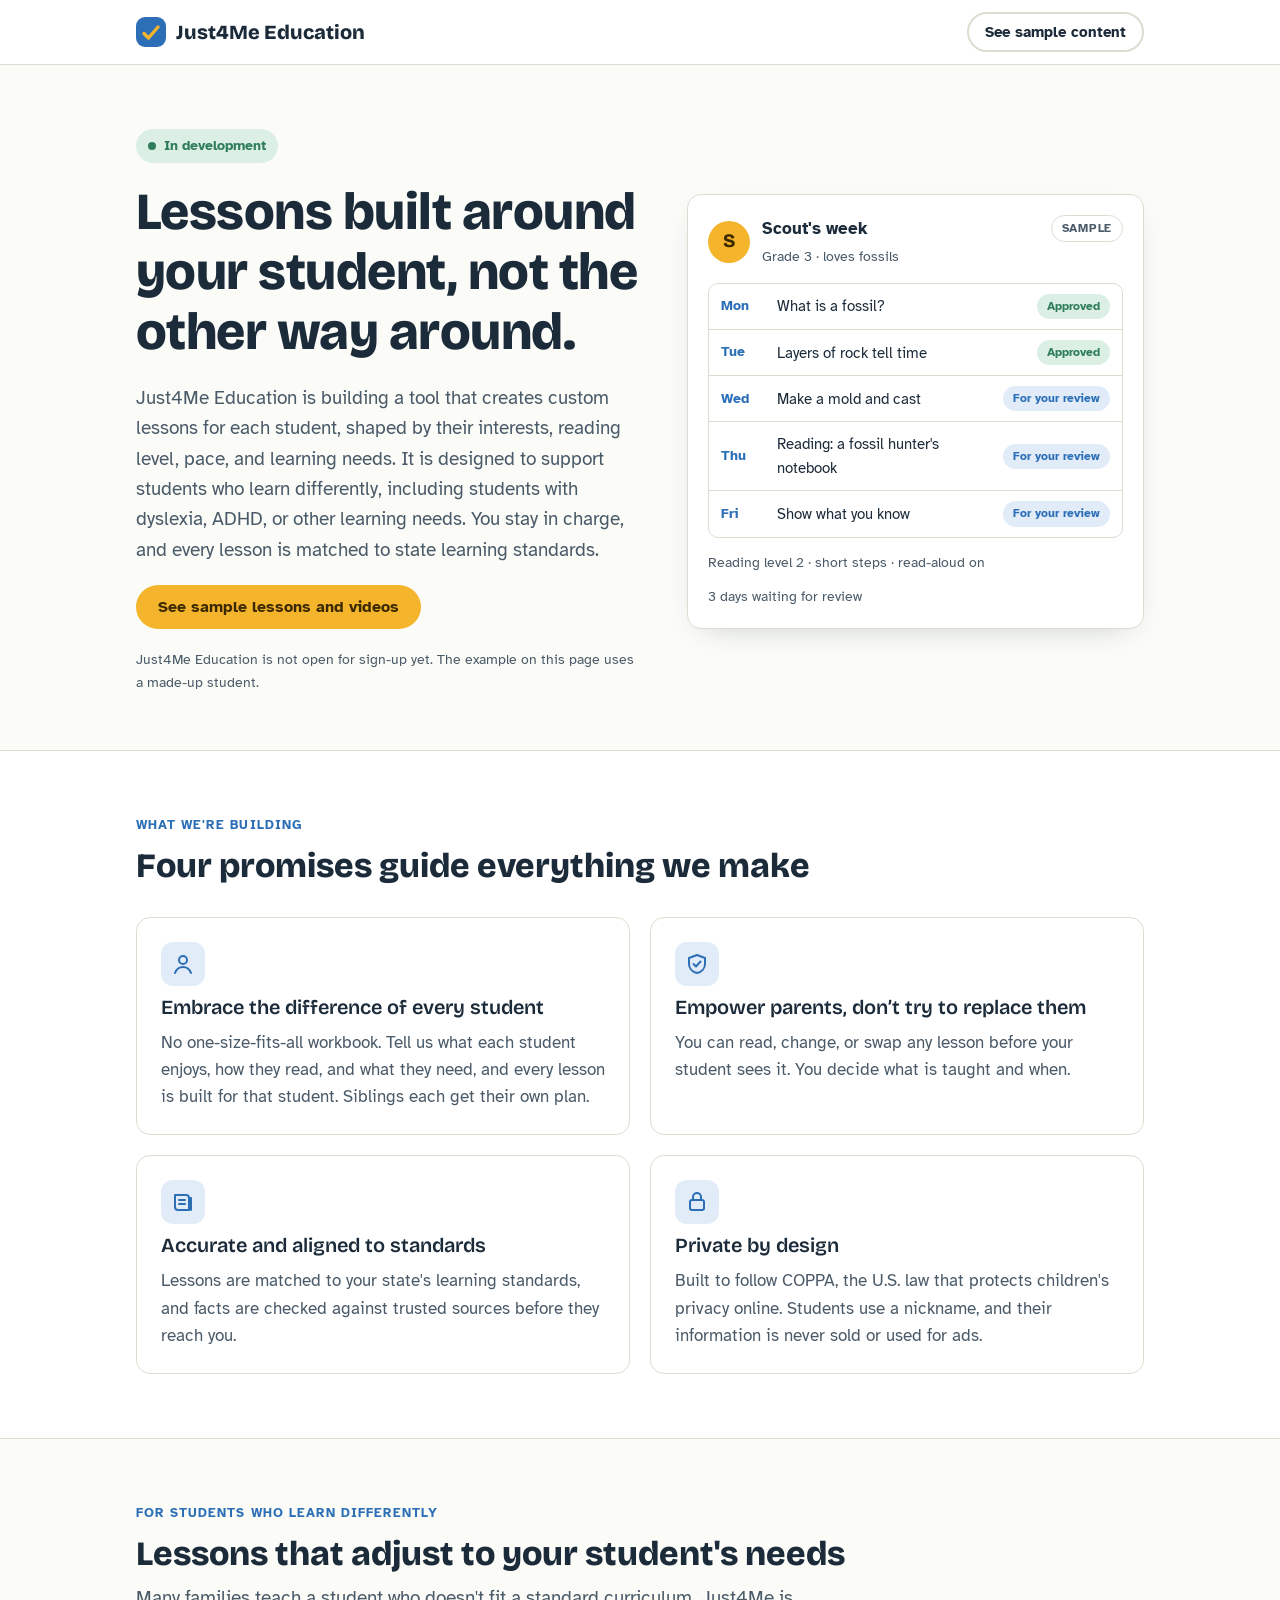
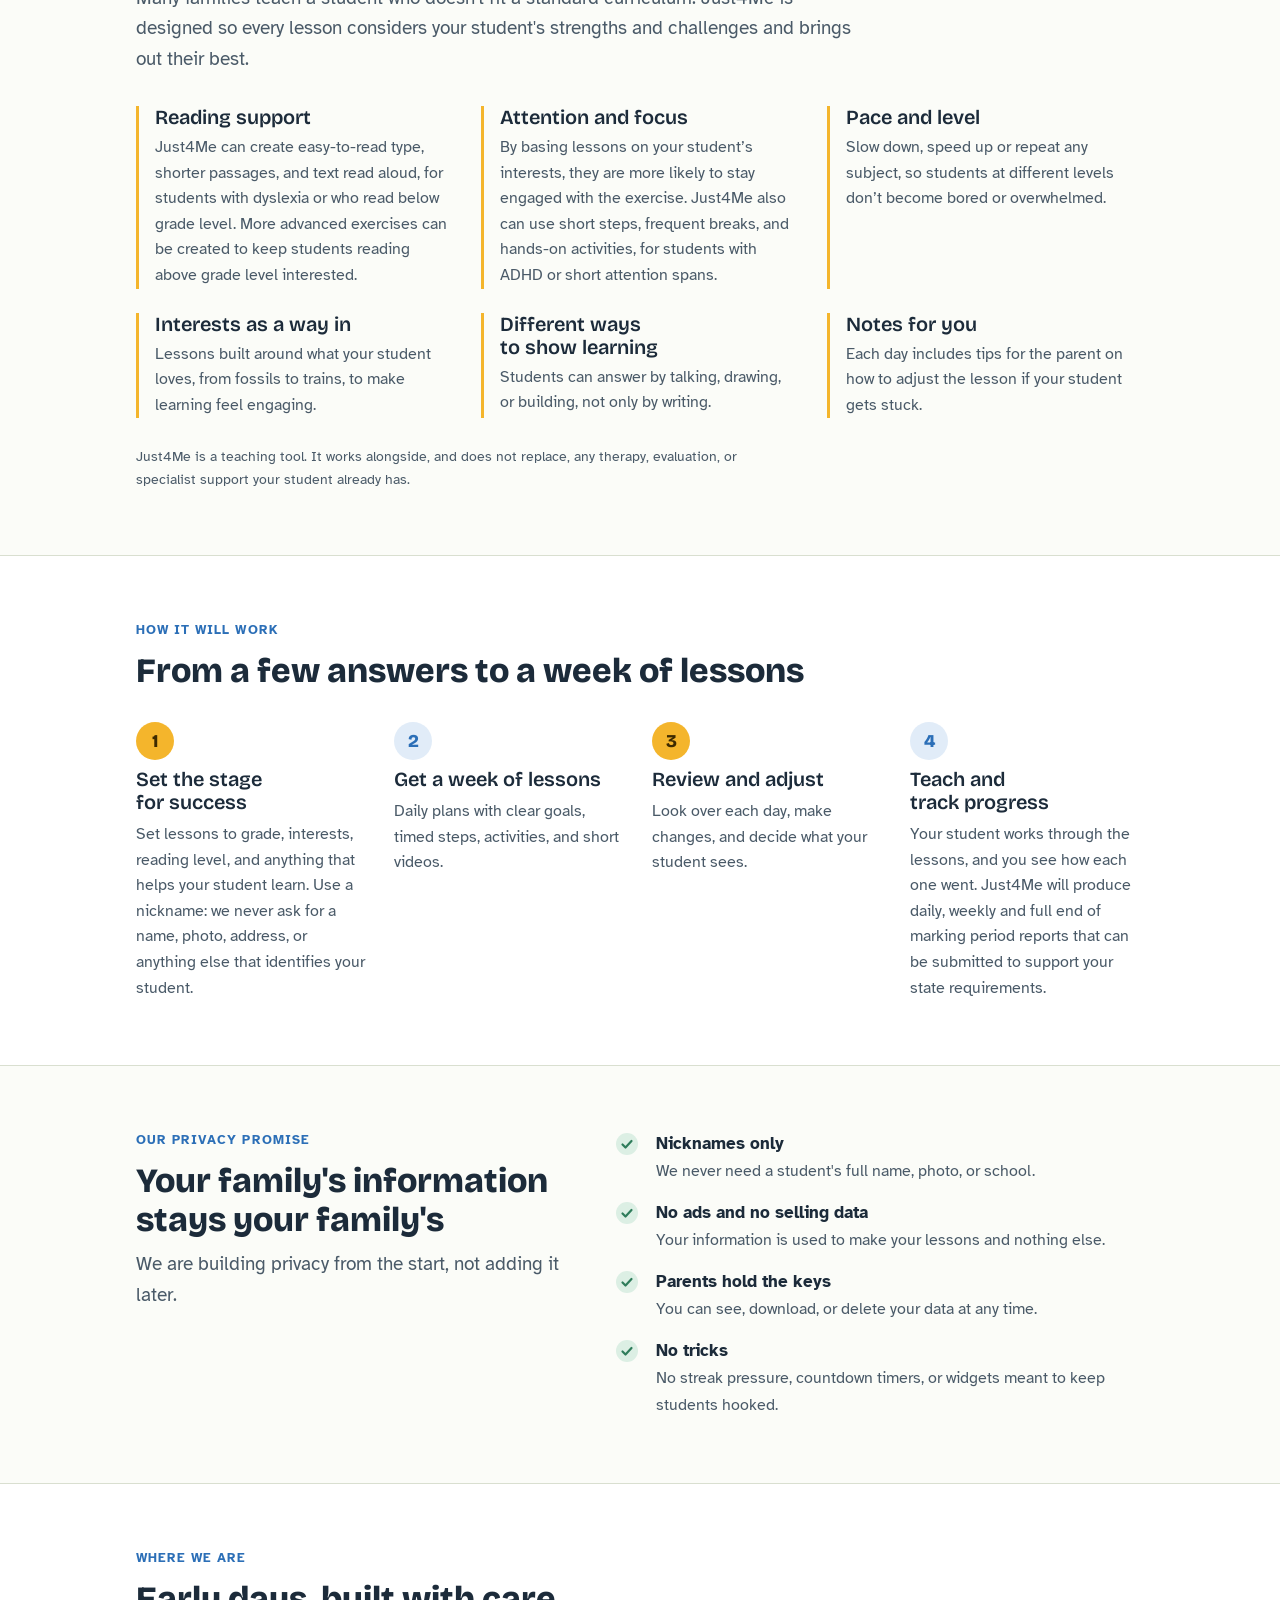
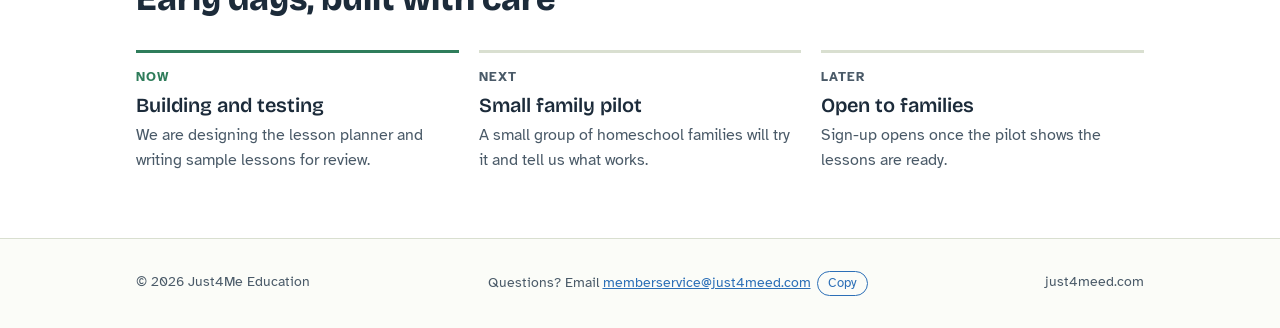
==== index.html @ e7d8a83c "Add sample content page with shorts and Day 1 mineral lesson Co-Authored-By: Claude Opus 5.5 <norepl" ====
<!doctype html>
<html lang="en">
<head>
<meta charset="utf-8">
<meta name="viewport" content="width=device-width, initial-scale=1, viewport-fit=cover">
<meta name="robots" content="noindex">
<title>Just4Me Education</title>
<meta name="description" content="Just4Me Education is empowering parents to build personalized lessons for each student, with them in charge and privacy built in.">
<link rel="preconnect" href="https://fonts.googleapis.com">
<link rel="stylesheet" href="https://fonts.googleapis.com/css2?family=Bricolage+Grotesque:opsz,wght@12..96,600;12..96,800&family=Atkinson+Hyperlegible:ital,wght@0,400;0,700;1,400&display=swap">
<style>
:root { padding-top: env(safe-area-inset-top, 0px); padding-bottom: env(safe-area-inset-bottom, 0px); }
img { max-width: 100%; }
/* Layout: calm, conventional single column (max 1040px). Hero = headline + a sample "week ready for review" card.
   Then: what we're building (4 cards), how it will work (4 real steps), privacy promise, where we are, footer. */
:root {
  --paper: #fbfcf8;
  --card: #ffffff;
  --line: #d9dfd0;
  --ink: #1c2b3a;
  --ink-soft: #4a5a68;
  --sky: #2c6fb7;
  --sky-soft: #e1ecf8;
  --sun: #f4b52c;
  --sun-ink: #3d2a00;
  --leaf: #2f7d5b;
  --leaf-soft: #dcefe4;
  --font-display: "Bricolage Grotesque", "Trebuchet MS", system-ui, sans-serif;
  --font-body: "Atkinson Hyperlegible", Verdana, system-ui, sans-serif;
  --r: 14px;
}
@media (prefers-color-scheme: dark) {
  :root:not([data-theme="light"]) {
    --paper: #121a21; --card: #1b2630; --line: #2a3743; --ink: #e8eef2; --ink-soft: #a3b1bc;
    --sky: #7cb2ec; --sky-soft: #172a3f; --sun: #f6c04d; --sun-ink: #2a1d00;
    --leaf: #5cc495; --leaf-soft: #173527;
    color-scheme: dark;
  }
}
:root[data-theme="dark"] {
  --paper: #121a21; --card: #1b2630; --line: #2a3743; --ink: #e8eef2; --ink-soft: #a3b1bc;
  --sky: #7cb2ec; --sky-soft: #172a3f; --sun: #f6c04d; --sun-ink: #2a1d00;
  --leaf: #5cc495; --leaf-soft: #173527;
  color-scheme: dark;
}
* { box-sizing: border-box; }
body { margin: 0; background: var(--paper); color: var(--ink); font-family: var(--font-body); font-size: 17px; line-height: 1.6; }
body::before { content: ""; position: fixed; inset: 0 0 auto; height: env(safe-area-inset-top, 0px); z-index: 10; background: var(--card); }
.wrap { max-width: 1040px; margin: 0 auto; padding-left: max(16px, env(safe-area-inset-left, 0px)); padding-right: max(16px, env(safe-area-inset-right, 0px)); }
h1, h2, h3 { font-family: var(--font-display); line-height: 1.15; text-wrap: balance; margin: 0; }
h1 { font-size: clamp(34px, 5.2vw, 52px); font-weight: 800; letter-spacing: -0.01em; }
h2 { font-size: clamp(26px, 3.4vw, 34px); font-weight: 800; }
h3 { font-size: 20px; font-weight: 600; }
p { margin: 0; }
a { color: var(--sky); }
:focus-visible { outline: 3px solid var(--sky); outline-offset: 2px; border-radius: 6px; }
.eyebrow { font-size: 13px; font-weight: 700; letter-spacing: .08em; text-transform: uppercase; color: var(--sky); }
.lede { font-size: 19px; color: var(--ink-soft); max-width: 60ch; }

/* header */
header { position: sticky; top: env(safe-area-inset-top, 0px); z-index: 5; background: var(--card); border-bottom: 1px solid var(--line); }
header .wrap { display: flex; align-items: center; justify-content: space-between; gap: 16px; padding-block: 12px; flex-wrap: wrap; }
.brand { display: flex; align-items: center; gap: 10px; font-family: var(--font-display); font-weight: 800; font-size: 20px; color: var(--ink); text-decoration: none; }
.brand svg { flex: none; }
.btn { display: inline-flex; align-items: center; justify-content: center; gap: 8px; min-height: 44px; padding: 10px 20px; border-radius: 999px; font: 700 16px/1.2 var(--font-body); text-decoration: none; border: 2px solid transparent; }
.btn-sun { background: var(--sun); color: var(--sun-ink); }
.btn-sun:hover { filter: brightness(1.05); }
.btn-line { border-color: var(--line); color: var(--ink); background: var(--card); }
.btn-line:hover { border-color: var(--sky); }
.btn-small { min-height: 40px; padding: 8px 16px; font-size: 15px; }

/* hero */
.hero .wrap { display: grid; grid-template-columns: 1.1fr 1fr; gap: 48px; align-items: center; padding-block: 64px 56px; }
.hero-text { display: flex; flex-direction: column; gap: 20px; min-width: 0; }
.status { align-self: flex-start; display: inline-flex; align-items: center; gap: 8px; background: var(--leaf-soft); color: var(--leaf); font-weight: 700; font-size: 14px; padding: 6px 12px; border-radius: 999px; }
.status::before { content: ""; width: 8px; height: 8px; border-radius: 50%; background: var(--leaf); }
.actions { display: flex; flex-wrap: wrap; gap: 12px; }
.note { font-size: 14px; color: var(--ink-soft); }

.sample { background: var(--card); border: 1px solid var(--line); border-radius: var(--r); padding: 20px; display: flex; flex-direction: column; gap: 14px; box-shadow: 0 10px 30px -18px rgba(28,43,58,.35); min-width: 0; }
.sample-top { display: flex; justify-content: space-between; align-items: flex-start; gap: 12px; flex-wrap: wrap; }
.sample-name { display: flex; align-items: center; gap: 12px; }
.avatar { width: 42px; height: 42px; border-radius: 50%; background: var(--sun); color: var(--sun-ink); display: grid; place-items: center; font-family: var(--font-display); font-weight: 800; font-size: 19px; flex: none; }
.sample-name strong { display: block; font-size: 17px; }
.sample-name span { font-size: 14px; color: var(--ink-soft); }
.tag { font-size: 12px; font-weight: 700; letter-spacing: .06em; text-transform: uppercase; color: var(--ink-soft); border: 1px solid var(--line); border-radius: 999px; padding: 3px 10px; }
.days { list-style: none; margin: 0; padding: 0; display: flex; flex-direction: column; border: 1px solid var(--line); border-radius: 10px; overflow: hidden; }
.days li { display: grid; grid-template-columns: 44px 1fr auto; gap: 12px; align-items: center; padding: 10px 12px; font-size: 15px; }
.days li + li { border-top: 1px solid var(--line); }
.days .d { font-weight: 700; color: var(--sky); font-size: 14px; }
.days .t { min-width: 0; }
.pill { font-size: 12px; font-weight: 700; padding: 3px 10px; border-radius: 999px; white-space: nowrap; }
.pill-ok { background: var(--leaf-soft); color: var(--leaf); }
.pill-wait { background: var(--sky-soft); color: var(--sky); }
.sample-foot { display: flex; justify-content: space-between; align-items: center; gap: 12px; flex-wrap: wrap; font-size: 14px; color: var(--ink-soft); }
.fakebtn { background: var(--sun); color: var(--sun-ink); font-weight: 700; font-size: 14px; padding: 8px 14px; border-radius: 999px; }

/* sections */
section.band { padding-block: 64px; }
section.alt { background: var(--card); border-block: 1px solid var(--line); }
.head { display: flex; flex-direction: column; gap: 10px; margin-bottom: 32px; }
.grid4 { display: grid; grid-template-columns: repeat(2, minmax(0, 1fr)); gap: 20px; }
.feature { background: var(--card); border: 1px solid var(--line); border-radius: var(--r); padding: 24px; display: flex; flex-direction: column; gap: 10px; }
.feature p { color: var(--ink-soft); }
.icon { width: 44px; height: 44px; border-radius: 12px; background: var(--sky-soft); display: grid; place-items: center; }
.icon svg { width: 24px; height: 24px; }

.steps { list-style: none; margin: 0; padding: 0; display: grid; grid-template-columns: repeat(4, minmax(0, 1fr)); gap: 24px; counter-reset: step; }
.steps li { counter-increment: step; display: flex; flex-direction: column; gap: 8px; }
.steps li::before { content: counter(step); font-family: var(--font-display); font-weight: 800; font-size: 18px; width: 38px; height: 38px; border-radius: 50%; display: grid; place-items: center; background: var(--sky-soft); color: var(--sky); }
.steps li.you::before { background: var(--sun); color: var(--sun-ink); }
.steps p { color: var(--ink-soft); font-size: 16px; }

.privacy { display: grid; grid-template-columns: 1fr 1.2fr; gap: 40px; align-items: start; }
.privacy .head { margin-bottom: 0; }
.checks { list-style: none; margin: 0; padding: 0; display: flex; flex-direction: column; gap: 14px; }
.checks li { display: grid; grid-template-columns: 28px 1fr; gap: 12px; align-items: start; }
.checks svg { margin-top: 3px; }
.checks strong { display: block; }
.checks span { color: var(--ink-soft); font-size: 16px; }

.needs { display: grid; grid-template-columns: repeat(3, minmax(0, 1fr)); gap: 24px 28px; }
.needs div { display: flex; flex-direction: column; gap: 6px; padding-left: 16px; border-left: 3px solid var(--sun); }
.needs p { color: var(--ink-soft); font-size: 16px; }
.needs-note { margin-top: 28px; max-width: 70ch; }
.now { display: grid; grid-template-columns: repeat(3, minmax(0, 1fr)); gap: 20px; }
.now div { border-top: 3px solid var(--line); padding-top: 14px; display: flex; flex-direction: column; gap: 6px; }
.now div.on { border-top-color: var(--leaf); }
.now .k { font-size: 13px; font-weight: 700; letter-spacing: .08em; text-transform: uppercase; color: var(--ink-soft); }
.now div.on .k { color: var(--leaf); }
.now p { color: var(--ink-soft); font-size: 16px; }

.cta { display: flex; justify-content: space-between; align-items: center; gap: 24px; flex-wrap: wrap; background: var(--sky-soft); border-radius: var(--r); padding: 32px; margin-top: 48px; }
.cta p { color: var(--ink-soft); max-width: 52ch; }

footer { padding-block: 32px; font-size: 14px; color: var(--ink-soft); }
footer .wrap { display: flex; justify-content: space-between; gap: 16px; flex-wrap: wrap; }
.copy-email { margin-left: 6px; font: inherit; font-size: 13px; color: var(--sky); background: transparent; border: 1px solid currentColor; border-radius: 999px; padding: 1px 10px; cursor: pointer; }
.copy-email:hover { background: var(--sky-soft); }

@media (max-width: 860px) {
  .hero .wrap, .privacy { grid-template-columns: 1fr; gap: 32px; }
  .hero .wrap { padding-block: 40px; }
  .steps, .needs { grid-template-columns: repeat(2, minmax(0, 1fr)); }
}
@media (max-width: 560px) {
  .grid4, .steps, .now, .needs { grid-template-columns: 1fr; }
  section.band { padding-block: 48px; }
  .cta { padding: 24px; }
  header .btn-small { display: none; }
}
</style>

</head>
<body>
<header>
  <div class="wrap">
    <div class="brand">
      <svg width="30" height="30" viewBox="0 0 30 30" aria-hidden="true"><rect width="30" height="30" rx="9" fill="var(--sky)"/><path d="M8 16.5l4.5 4.5L22 10" fill="none" stroke="var(--sun)" stroke-width="3.4" stroke-linecap="round" stroke-linejoin="round"/></svg>
      Just4Me Education
    </div>
    <a class="btn btn-line btn-small" href="/sample/">See sample content</a>
  </div>
</header>

<main id="top">
  <section class="hero">
    <div class="wrap">
      <div class="hero-text">
        <span class="status">In development</span>
        <h1>Lessons built around your student, not the other way around.</h1>
        <p class="lede">Just4Me Education is building a tool that creates custom lessons for each student, shaped by their interests, reading level, pace, and learning needs. It is designed to support students who learn differently, including students with dyslexia, ADHD, or other learning needs. You stay in charge, and every lesson is matched to state learning standards.</p>
        <div class="actions"><a class="btn btn-sun" href="/sample/">See sample lessons and videos</a></div>
        <p class="note">Just4Me Education is not open for sign-up yet. The example on this page uses a made-up student.</p>
      </div>

      <div class="sample" aria-label="Example of a week plan waiting for a parent's review">
        <div class="sample-top">
          <div class="sample-name">
            <div class="avatar" aria-hidden="true">S</div>
            <div><strong>Scout's week</strong><span>Grade 3 · loves fossils</span></div>
          </div>
          <span class="tag">Sample</span>
        </div>
        <ul class="days">
          <li><span class="d">Mon</span><span class="t">What is a fossil?</span><span class="pill pill-ok">Approved</span></li>
          <li><span class="d">Tue</span><span class="t">Layers of rock tell time</span><span class="pill pill-ok">Approved</span></li>
          <li><span class="d">Wed</span><span class="t">Make a mold and cast</span><span class="pill pill-wait">For your review</span></li>
          <li><span class="d">Thu</span><span class="t">Reading: a fossil hunter's notebook</span><span class="pill pill-wait">For your review</span></li>
          <li><span class="d">Fri</span><span class="t">Show what you know</span><span class="pill pill-wait">For your review</span></li>
        </ul>
        <div class="sample-foot">
          <span>Reading level 2 · short steps · read-aloud on</span>
          <span>3 days waiting for review</span>
        </div>
      </div>
    </div>
  </section>

  <section class="band alt" id="plan">
    <div class="wrap">
      <div class="head">
        <span class="eyebrow">What we're building</span>
        <h2>Four promises guide everything we make</h2>
      </div>
      <div class="grid4">
        <div class="feature">
          <div class="icon"><svg viewBox="0 0 24 24" fill="none" stroke="var(--sky)" stroke-width="2" stroke-linecap="round" stroke-linejoin="round" aria-hidden="true"><circle cx="12" cy="8" r="4"/><path d="M4 21c1.5-4 4.5-6 8-6s6.5 2 8 6"/></svg></div>
          <h3>Embrace the difference of every student</h3>
          <p>No one-size-fits-all workbook. Tell us what each student enjoys, how they read, and what they need, and every lesson is built for that student. Siblings each get their own plan.</p>
        </div>
        <div class="feature">
          <div class="icon"><svg viewBox="0 0 24 24" fill="none" stroke="var(--sky)" stroke-width="2" stroke-linecap="round" stroke-linejoin="round" aria-hidden="true"><path d="M12 3l8 3v6c0 4.5-3.4 8-8 9-4.6-1-8-4.5-8-9V6l8-3z"/><path d="M8.5 12l2.5 2.5 4.5-5"/></svg></div>
          <h3>Empower parents, don’t try to replace them</h3>
          <p>You can read, change, or swap any lesson before your student sees it. You decide what is taught and when.</p>
        </div>
        <div class="feature">
          <div class="icon"><svg viewBox="0 0 24 24" fill="none" stroke="var(--sky)" stroke-width="2" stroke-linecap="round" stroke-linejoin="round" aria-hidden="true"><path d="M4 5h11a3 3 0 0 1 3 3v12H7a3 3 0 0 1-3-3V5z"/><path d="M18 8h2v12"/><path d="M8 10h6M8 14h6"/></svg></div>
          <h3>Accurate and aligned to standards</h3>
          <p>Lessons are matched to your state's learning standards, and facts are checked against trusted sources before they reach you.</p>
        </div>
        <div class="feature">
          <div class="icon"><svg viewBox="0 0 24 24" fill="none" stroke="var(--sky)" stroke-width="2" stroke-linecap="round" stroke-linejoin="round" aria-hidden="true"><rect x="5" y="10" width="14" height="10" rx="2"/><path d="M8 10V7a4 4 0 0 1 8 0v3"/></svg></div>
          <h3>Private by design</h3>
          <p>Built to follow COPPA, the U.S. law that protects children's privacy online. Students use a nickname, and their information is never sold or used for ads.</p>
        </div>
      </div>
    </div>
  </section>

  <section class="band">
    <div class="wrap">
      <div class="head">
        <span class="eyebrow">For students who learn differently</span>
        <h2>Lessons that adjust to your student's needs</h2>
        <p class="lede">Many families teach a student who doesn't fit a standard curriculum. Just4Me is designed so every lesson considers your student's strengths and challenges and brings out their best.</p>
      </div>
      <div class="needs">
        <div><h3>Reading support</h3><p>Just4Me can create easy-to-read type, shorter passages, and text read aloud, for students with dyslexia or who read below grade level. More advanced exercises can be created to keep students reading above grade level interested.</p></div>
        <div><h3>Attention and focus</h3><p>By basing lessons on your student’s interests, they are more likely to stay engaged with the exercise. Just4Me also can use short steps, frequent breaks, and hands-on activities, for students with ADHD or short attention spans.</p></div>
        <div><h3>Pace and level</h3><p>Slow down, speed up or repeat any subject, so students at different levels don’t become bored or overwhelmed.</p></div>
        <div><h3>Interests as a way in</h3><p>Lessons built around what your student loves, from fossils to trains, to make learning feel engaging.</p></div>
        <div><h3>Different ways to show learning</h3><p>Students can answer by talking, drawing, or building, not only by writing.</p></div>
        <div><h3>Notes for you</h3><p>Each day includes tips for the parent on how to adjust the lesson if your student gets stuck.</p></div>
      </div>
      <p class="note needs-note">Just4Me is a teaching tool. It works alongside, and does not replace, any therapy, evaluation, or specialist support your student already has.</p>
    </div>
  </section>

  <section class="band alt">
    <div class="wrap">
      <div class="head">
        <span class="eyebrow">How it will work</span>
        <h2>From a few answers to a week of lessons</h2>
      </div>
      <ol class="steps">
        <li class="you"><h3>Set the stage for success</h3><p>Set lessons to grade, interests, reading level, and anything that helps your student learn. Use a nickname: we never ask for a name, photo, address, or anything else that identifies your student.</p></li>
        <li><h3>Get a week of lessons</h3><p>Daily plans with clear goals, timed steps, activities, and short videos.</p></li>
        <li class="you"><h3>Review and adjust</h3><p>Look over each day, make changes, and decide what your student sees.</p></li>
        <li><h3>Teach and track progress</h3><p>Your student works through the lessons, and you see how each one went. Just4Me will produce daily, weekly and full end of marking period reports that can be submitted to support your state requirements.</p></li>
      </ol>
    </div>
  </section>

  <section class="band">
    <div class="wrap privacy">
      <div class="head">
        <span class="eyebrow">Our privacy promise</span>
        <h2>Your family's information stays your family's</h2>
        <p class="lede">We are building privacy from the start, not adding it later.</p>
      </div>
      <ul class="checks">
        <li><svg width="22" height="22" viewBox="0 0 22 22" aria-hidden="true"><circle cx="11" cy="11" r="11" fill="var(--leaf-soft)"/><path d="M6.5 11.5l3 3 6-6.5" fill="none" stroke="var(--leaf)" stroke-width="2.2" stroke-linecap="round" stroke-linejoin="round"/></svg><div><strong>Nicknames only</strong><span>We never need a student's full name, photo, or school.</span></div></li>
        <li><svg width="22" height="22" viewBox="0 0 22 22" aria-hidden="true"><circle cx="11" cy="11" r="11" fill="var(--leaf-soft)"/><path d="M6.5 11.5l3 3 6-6.5" fill="none" stroke="var(--leaf)" stroke-width="2.2" stroke-linecap="round" stroke-linejoin="round"/></svg><div><strong>No ads and no selling data</strong><span>Your information is used to make your lessons and nothing else.</span></div></li>
        <li><svg width="22" height="22" viewBox="0 0 22 22" aria-hidden="true"><circle cx="11" cy="11" r="11" fill="var(--leaf-soft)"/><path d="M6.5 11.5l3 3 6-6.5" fill="none" stroke="var(--leaf)" stroke-width="2.2" stroke-linecap="round" stroke-linejoin="round"/></svg><div><strong>Parents hold the keys</strong><span>You can see, download, or delete your data at any time.</span></div></li>
        <li><svg width="22" height="22" viewBox="0 0 22 22" aria-hidden="true"><circle cx="11" cy="11" r="11" fill="var(--leaf-soft)"/><path d="M6.5 11.5l3 3 6-6.5" fill="none" stroke="var(--leaf)" stroke-width="2.2" stroke-linecap="round" stroke-linejoin="round"/></svg><div><strong>No tricks</strong><span>No streak pressure, countdown timers, or widgets meant to keep students hooked.</span></div></li>
      </ul>
    </div>
  </section>

  <section class="band alt">
    <div class="wrap">
      <div class="head">
        <span class="eyebrow">Where we are</span>
        <h2>Early days, built with care</h2>
      </div>
      <div class="now">
        <div class="on"><span class="k">Now</span><h3>Building and testing</h3><p>We are designing the lesson planner and writing sample lessons for review.</p></div>
        <div><span class="k">Next</span><h3>Small family pilot</h3><p>A small group of homeschool families will try it and tell us what works.</p></div>
        <div><span class="k">Later</span><h3>Open to families</h3><p>Sign-up opens once the pilot shows the lessons are ready.</p></div>
      </div>
    </div>
  </section>
</main>

<footer>
  <div class="wrap">
    <span>© 2026 Just4Me Education</span>
    <span>Questions? Email <a href="mailto:memberservice@just4meed.com">memberservice@just4meed.com</a><button type="button" class="copy-email" data-email="memberservice@just4meed.com" aria-live="polite">Copy</button></span>
    <span>just4meed.com</span>
  </div>
</footer>

<script>
document.querySelectorAll('.copy-email').forEach(function (btn) {
  btn.addEventListener('click', function () {
    var email = btn.getAttribute('data-email');
    function done() { btn.textContent = 'Copied!'; setTimeout(function () { btn.textContent = 'Copy'; }, 2000); }
    function fallback() {
      var t = document.createElement('textarea');
      t.value = email; t.setAttribute('readonly', ''); t.style.position = 'fixed'; t.style.opacity = '0';
      document.body.appendChild(t); t.select();
      try { document.execCommand('copy'); done(); } catch (e) { btn.textContent = email; }
      document.body.removeChild(t);
    }
    if (navigator.clipboard && window.isSecureContext) {
      navigator.clipboard.writeText(email).then(done, fallback);
    } else { fallback(); }
  });
});
</script>

</body>
</html>
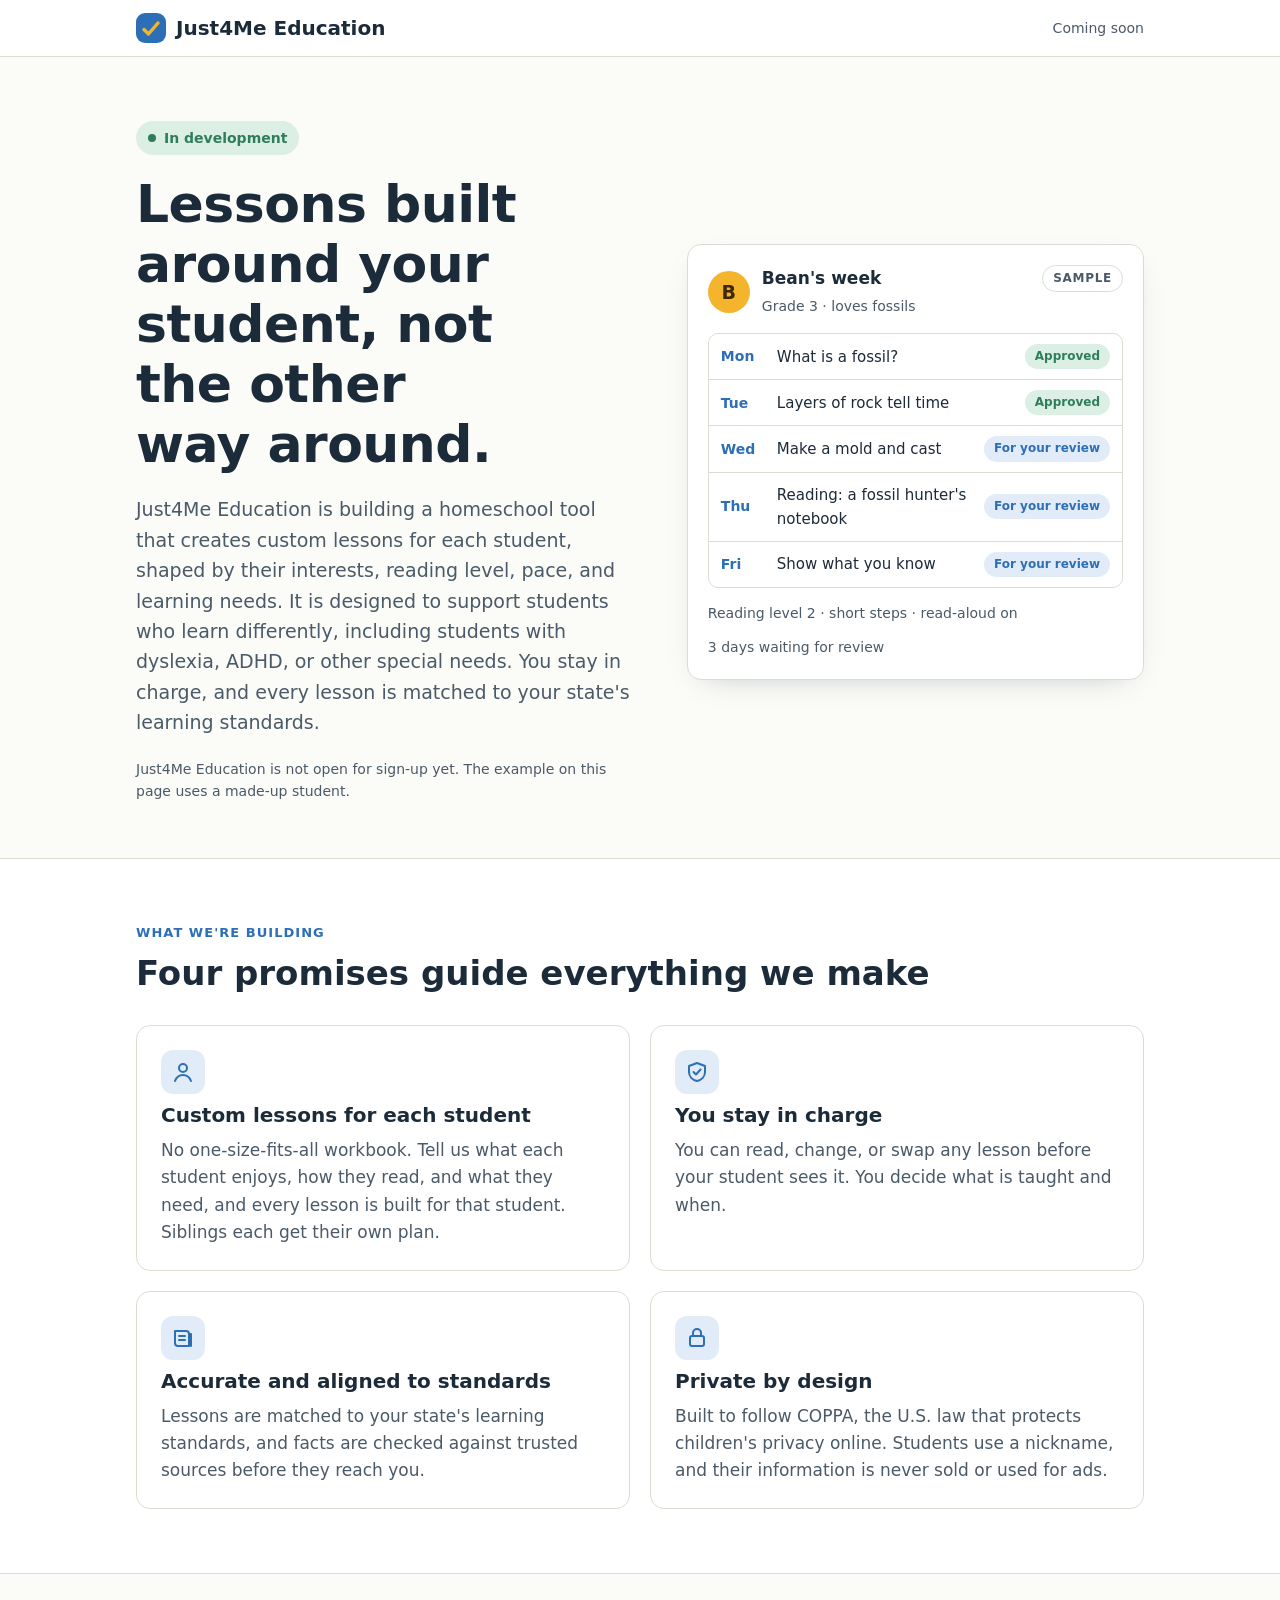
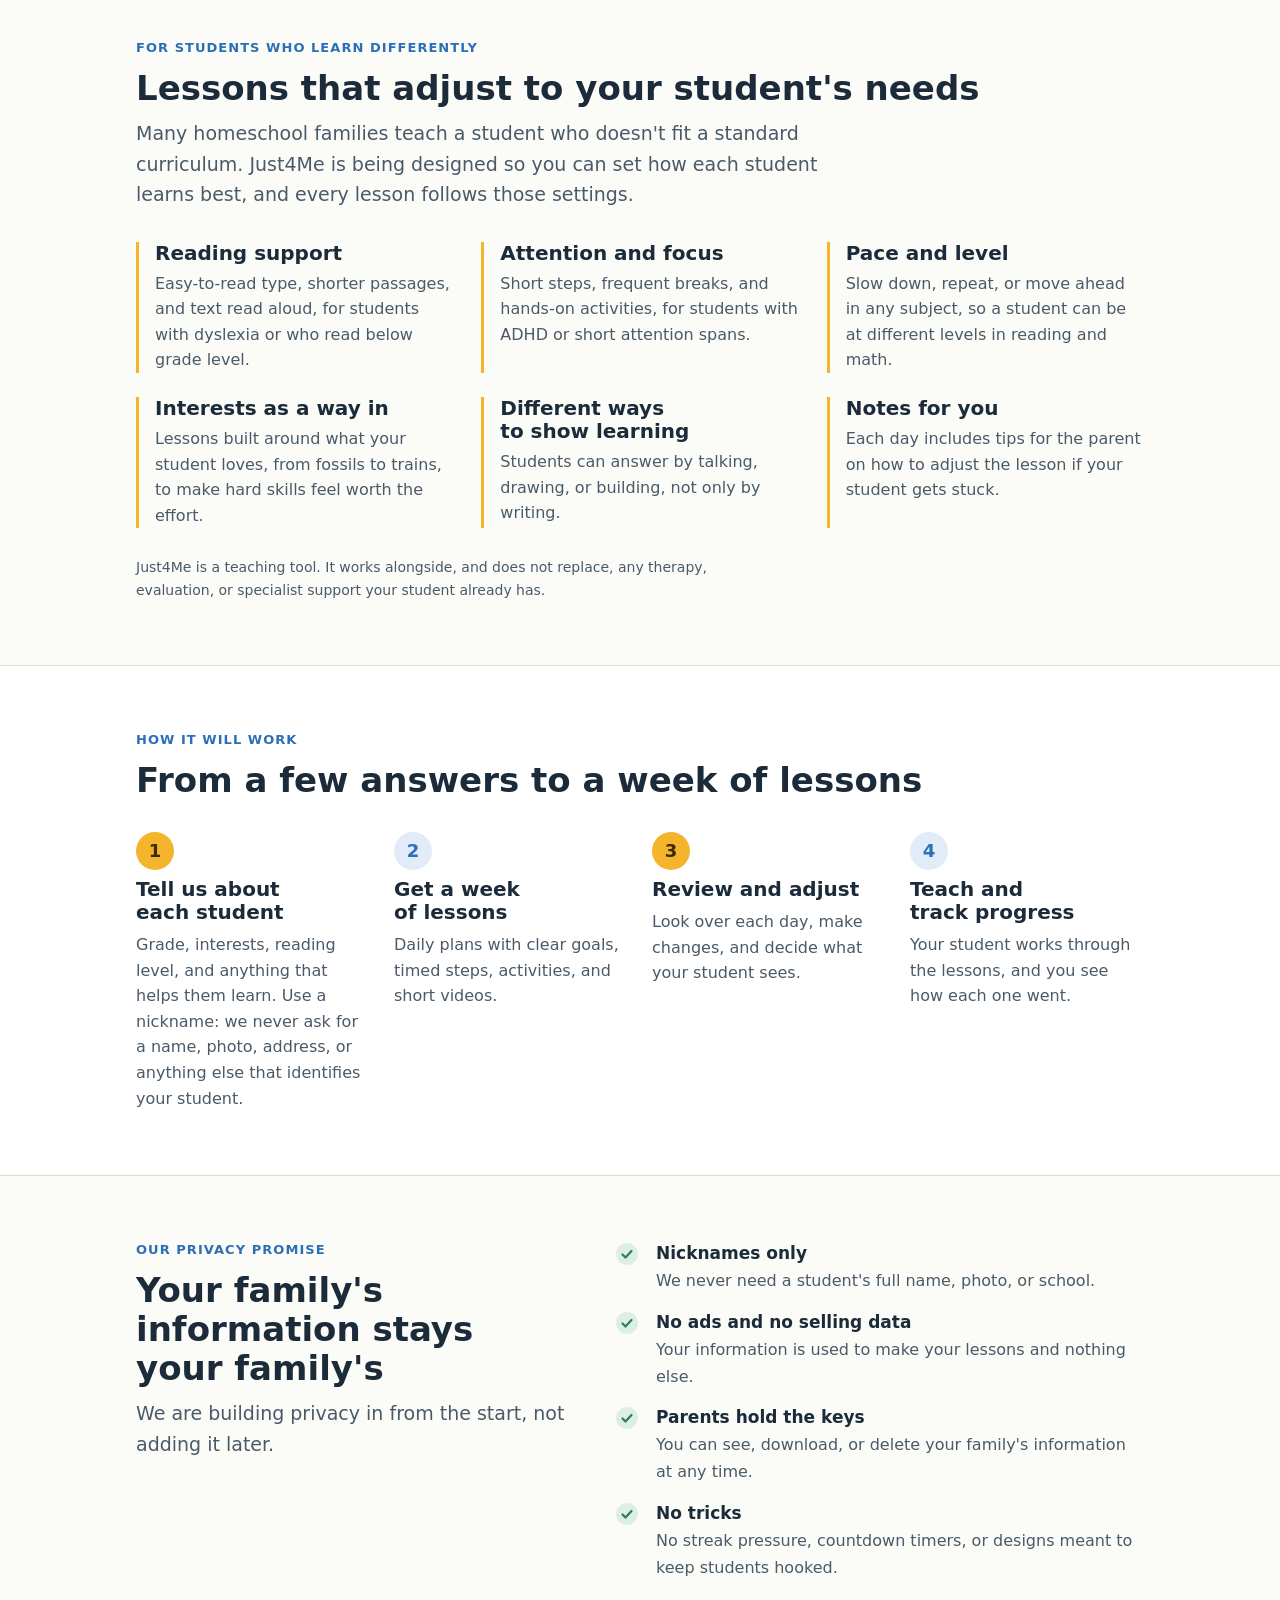
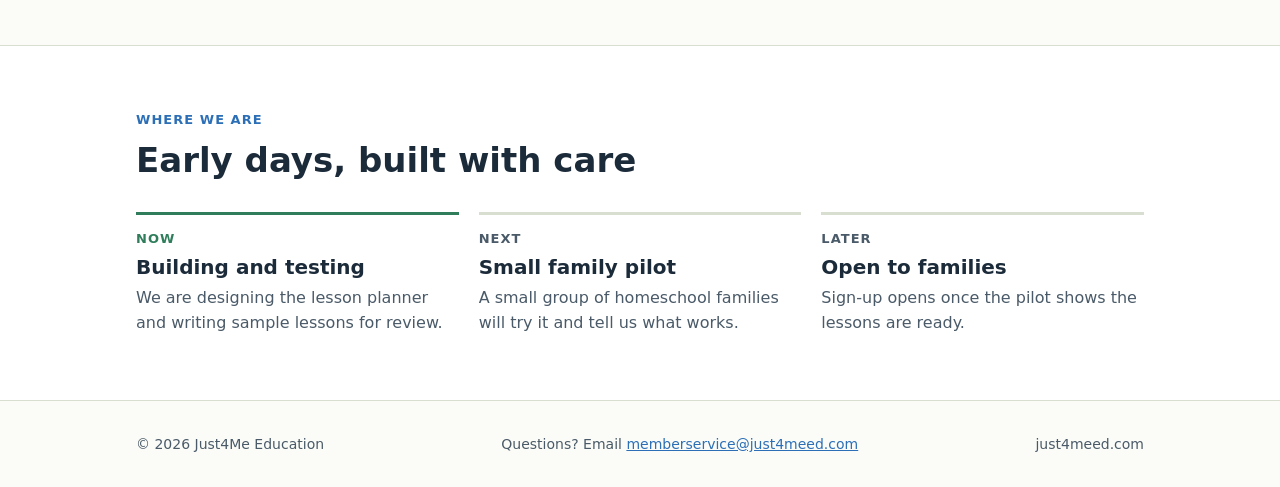
==== commit 15b62fae: "Add security policy: CSP, security.txt, automated checks, setup checklists - Content Security Policy" ====
--- a/index.html
+++ b/index.html
@@ -2,154 +2,17 @@
 <html lang="en">
 <head>
 <meta charset="utf-8">
+<!-- Security policy: see SECURITY.md. Keep this as the first tag after charset so it applies to everything below it.
+     Every page must carry this same policy. To allow a new video or content source, see "Adding content" in SECURITY.md. -->
+<meta http-equiv="Content-Security-Policy" content="default-src 'none'; script-src 'none'; style-src 'self' https://fonts.googleapis.com; font-src https://fonts.gstatic.com; img-src 'self' data: https://i.ytimg.com; media-src 'self'; frame-src https://www.youtube-nocookie.com https://www.youtube.com; connect-src 'none'; object-src 'none'; base-uri 'none'; form-action 'none'; manifest-src 'self'; upgrade-insecure-requests">
+<meta name="referrer" content="strict-origin-when-cross-origin">
 <meta name="viewport" content="width=device-width, initial-scale=1, viewport-fit=cover">
 <meta name="robots" content="noindex">
 <title>Just4Me Education</title>
-<meta name="description" content="Just4Me Education is empowering parents to build personalized lessons for each student, with them in charge and privacy built in.">
+<meta name="description" content="Just4Me Education is building personalized homeschool lessons for each student, with the parent in charge and privacy built in.">
 <link rel="preconnect" href="https://fonts.googleapis.com">
 <link rel="stylesheet" href="https://fonts.googleapis.com/css2?family=Bricolage+Grotesque:opsz,wght@12..96,600;12..96,800&family=Atkinson+Hyperlegible:ital,wght@0,400;0,700;1,400&display=swap">
-<style>
-:root { padding-top: env(safe-area-inset-top, 0px); padding-bottom: env(safe-area-inset-bottom, 0px); }
-img { max-width: 100%; }
-/* Layout: calm, conventional single column (max 1040px). Hero = headline + a sample "week ready for review" card.
-   Then: what we're building (4 cards), how it will work (4 real steps), privacy promise, where we are, footer. */
-:root {
-  --paper: #fbfcf8;
-  --card: #ffffff;
-  --line: #d9dfd0;
-  --ink: #1c2b3a;
-  --ink-soft: #4a5a68;
-  --sky: #2c6fb7;
-  --sky-soft: #e1ecf8;
-  --sun: #f4b52c;
-  --sun-ink: #3d2a00;
-  --leaf: #2f7d5b;
-  --leaf-soft: #dcefe4;
-  --font-display: "Bricolage Grotesque", "Trebuchet MS", system-ui, sans-serif;
-  --font-body: "Atkinson Hyperlegible", Verdana, system-ui, sans-serif;
-  --r: 14px;
-}
-@media (prefers-color-scheme: dark) {
-  :root:not([data-theme="light"]) {
-    --paper: #121a21; --card: #1b2630; --line: #2a3743; --ink: #e8eef2; --ink-soft: #a3b1bc;
-    --sky: #7cb2ec; --sky-soft: #172a3f; --sun: #f6c04d; --sun-ink: #2a1d00;
-    --leaf: #5cc495; --leaf-soft: #173527;
-    color-scheme: dark;
-  }
-}
-:root[data-theme="dark"] {
-  --paper: #121a21; --card: #1b2630; --line: #2a3743; --ink: #e8eef2; --ink-soft: #a3b1bc;
-  --sky: #7cb2ec; --sky-soft: #172a3f; --sun: #f6c04d; --sun-ink: #2a1d00;
-  --leaf: #5cc495; --leaf-soft: #173527;
-  color-scheme: dark;
-}
-* { box-sizing: border-box; }
-body { margin: 0; background: var(--paper); color: var(--ink); font-family: var(--font-body); font-size: 17px; line-height: 1.6; }
-body::before { content: ""; position: fixed; inset: 0 0 auto; height: env(safe-area-inset-top, 0px); z-index: 10; background: var(--card); }
-.wrap { max-width: 1040px; margin: 0 auto; padding-left: max(16px, env(safe-area-inset-left, 0px)); padding-right: max(16px, env(safe-area-inset-right, 0px)); }
-h1, h2, h3 { font-family: var(--font-display); line-height: 1.15; text-wrap: balance; margin: 0; }
-h1 { font-size: clamp(34px, 5.2vw, 52px); font-weight: 800; letter-spacing: -0.01em; }
-h2 { font-size: clamp(26px, 3.4vw, 34px); font-weight: 800; }
-h3 { font-size: 20px; font-weight: 600; }
-p { margin: 0; }
-a { color: var(--sky); }
-:focus-visible { outline: 3px solid var(--sky); outline-offset: 2px; border-radius: 6px; }
-.eyebrow { font-size: 13px; font-weight: 700; letter-spacing: .08em; text-transform: uppercase; color: var(--sky); }
-.lede { font-size: 19px; color: var(--ink-soft); max-width: 60ch; }
-
-/* header */
-header { position: sticky; top: env(safe-area-inset-top, 0px); z-index: 5; background: var(--card); border-bottom: 1px solid var(--line); }
-header .wrap { display: flex; align-items: center; justify-content: space-between; gap: 16px; padding-block: 12px; flex-wrap: wrap; }
-.brand { display: flex; align-items: center; gap: 10px; font-family: var(--font-display); font-weight: 800; font-size: 20px; color: var(--ink); text-decoration: none; }
-.brand svg { flex: none; }
-.btn { display: inline-flex; align-items: center; justify-content: center; gap: 8px; min-height: 44px; padding: 10px 20px; border-radius: 999px; font: 700 16px/1.2 var(--font-body); text-decoration: none; border: 2px solid transparent; }
-.btn-sun { background: var(--sun); color: var(--sun-ink); }
-.btn-sun:hover { filter: brightness(1.05); }
-.btn-line { border-color: var(--line); color: var(--ink); background: var(--card); }
-.btn-line:hover { border-color: var(--sky); }
-.btn-small { min-height: 40px; padding: 8px 16px; font-size: 15px; }
-
-/* hero */
-.hero .wrap { display: grid; grid-template-columns: 1.1fr 1fr; gap: 48px; align-items: center; padding-block: 64px 56px; }
-.hero-text { display: flex; flex-direction: column; gap: 20px; min-width: 0; }
-.status { align-self: flex-start; display: inline-flex; align-items: center; gap: 8px; background: var(--leaf-soft); color: var(--leaf); font-weight: 700; font-size: 14px; padding: 6px 12px; border-radius: 999px; }
-.status::before { content: ""; width: 8px; height: 8px; border-radius: 50%; background: var(--leaf); }
-.actions { display: flex; flex-wrap: wrap; gap: 12px; }
-.note { font-size: 14px; color: var(--ink-soft); }
-
-.sample { background: var(--card); border: 1px solid var(--line); border-radius: var(--r); padding: 20px; display: flex; flex-direction: column; gap: 14px; box-shadow: 0 10px 30px -18px rgba(28,43,58,.35); min-width: 0; }
-.sample-top { display: flex; justify-content: space-between; align-items: flex-start; gap: 12px; flex-wrap: wrap; }
-.sample-name { display: flex; align-items: center; gap: 12px; }
-.avatar { width: 42px; height: 42px; border-radius: 50%; background: var(--sun); color: var(--sun-ink); display: grid; place-items: center; font-family: var(--font-display); font-weight: 800; font-size: 19px; flex: none; }
-.sample-name strong { display: block; font-size: 17px; }
-.sample-name span { font-size: 14px; color: var(--ink-soft); }
-.tag { font-size: 12px; font-weight: 700; letter-spacing: .06em; text-transform: uppercase; color: var(--ink-soft); border: 1px solid var(--line); border-radius: 999px; padding: 3px 10px; }
-.days { list-style: none; margin: 0; padding: 0; display: flex; flex-direction: column; border: 1px solid var(--line); border-radius: 10px; overflow: hidden; }
-.days li { display: grid; grid-template-columns: 44px 1fr auto; gap: 12px; align-items: center; padding: 10px 12px; font-size: 15px; }
-.days li + li { border-top: 1px solid var(--line); }
-.days .d { font-weight: 700; color: var(--sky); font-size: 14px; }
-.days .t { min-width: 0; }
-.pill { font-size: 12px; font-weight: 700; padding: 3px 10px; border-radius: 999px; white-space: nowrap; }
-.pill-ok { background: var(--leaf-soft); color: var(--leaf); }
-.pill-wait { background: var(--sky-soft); color: var(--sky); }
-.sample-foot { display: flex; justify-content: space-between; align-items: center; gap: 12px; flex-wrap: wrap; font-size: 14px; color: var(--ink-soft); }
-.fakebtn { background: var(--sun); color: var(--sun-ink); font-weight: 700; font-size: 14px; padding: 8px 14px; border-radius: 999px; }
-
-/* sections */
-section.band { padding-block: 64px; }
-section.alt { background: var(--card); border-block: 1px solid var(--line); }
-.head { display: flex; flex-direction: column; gap: 10px; margin-bottom: 32px; }
-.grid4 { display: grid; grid-template-columns: repeat(2, minmax(0, 1fr)); gap: 20px; }
-.feature { background: var(--card); border: 1px solid var(--line); border-radius: var(--r); padding: 24px; display: flex; flex-direction: column; gap: 10px; }
-.feature p { color: var(--ink-soft); }
-.icon { width: 44px; height: 44px; border-radius: 12px; background: var(--sky-soft); display: grid; place-items: center; }
-.icon svg { width: 24px; height: 24px; }
-
-.steps { list-style: none; margin: 0; padding: 0; display: grid; grid-template-columns: repeat(4, minmax(0, 1fr)); gap: 24px; counter-reset: step; }
-.steps li { counter-increment: step; display: flex; flex-direction: column; gap: 8px; }
-.steps li::before { content: counter(step); font-family: var(--font-display); font-weight: 800; font-size: 18px; width: 38px; height: 38px; border-radius: 50%; display: grid; place-items: center; background: var(--sky-soft); color: var(--sky); }
-.steps li.you::before { background: var(--sun); color: var(--sun-ink); }
-.steps p { color: var(--ink-soft); font-size: 16px; }
-
-.privacy { display: grid; grid-template-columns: 1fr 1.2fr; gap: 40px; align-items: start; }
-.privacy .head { margin-bottom: 0; }
-.checks { list-style: none; margin: 0; padding: 0; display: flex; flex-direction: column; gap: 14px; }
-.checks li { display: grid; grid-template-columns: 28px 1fr; gap: 12px; align-items: start; }
-.checks svg { margin-top: 3px; }
-.checks strong { display: block; }
-.checks span { color: var(--ink-soft); font-size: 16px; }
-
-.needs { display: grid; grid-template-columns: repeat(3, minmax(0, 1fr)); gap: 24px 28px; }
-.needs div { display: flex; flex-direction: column; gap: 6px; padding-left: 16px; border-left: 3px solid var(--sun); }
-.needs p { color: var(--ink-soft); font-size: 16px; }
-.needs-note { margin-top: 28px; max-width: 70ch; }
-.now { display: grid; grid-template-columns: repeat(3, minmax(0, 1fr)); gap: 20px; }
-.now div { border-top: 3px solid var(--line); padding-top: 14px; display: flex; flex-direction: column; gap: 6px; }
-.now div.on { border-top-color: var(--leaf); }
-.now .k { font-size: 13px; font-weight: 700; letter-spacing: .08em; text-transform: uppercase; color: var(--ink-soft); }
-.now div.on .k { color: var(--leaf); }
-.now p { color: var(--ink-soft); font-size: 16px; }
-
-.cta { display: flex; justify-content: space-between; align-items: center; gap: 24px; flex-wrap: wrap; background: var(--sky-soft); border-radius: var(--r); padding: 32px; margin-top: 48px; }
-.cta p { color: var(--ink-soft); max-width: 52ch; }
-
-footer { padding-block: 32px; font-size: 14px; color: var(--ink-soft); }
-footer .wrap { display: flex; justify-content: space-between; gap: 16px; flex-wrap: wrap; }
-.copy-email { margin-left: 6px; font: inherit; font-size: 13px; color: var(--sky); background: transparent; border: 1px solid currentColor; border-radius: 999px; padding: 1px 10px; cursor: pointer; }
-.copy-email:hover { background: var(--sky-soft); }
-
-@media (max-width: 860px) {
-  .hero .wrap, .privacy { grid-template-columns: 1fr; gap: 32px; }
-  .hero .wrap { padding-block: 40px; }
-  .steps, .needs { grid-template-columns: repeat(2, minmax(0, 1fr)); }
-}
-@media (max-width: 560px) {
-  .grid4, .steps, .now, .needs { grid-template-columns: 1fr; }
-  section.band { padding-block: 48px; }
-  .cta { padding: 24px; }
-  header .btn-small { display: none; }
-}
-</style>
+<link rel="stylesheet" href="/styles.css">
 
 </head>
 <body>
@@ -159,7 +22,7 @@
       <svg width="30" height="30" viewBox="0 0 30 30" aria-hidden="true"><rect width="30" height="30" rx="9" fill="var(--sky)"/><path d="M8 16.5l4.5 4.5L22 10" fill="none" stroke="var(--sun)" stroke-width="3.4" stroke-linecap="round" stroke-linejoin="round"/></svg>
       Just4Me Education
     </div>
-    <a class="btn btn-line btn-small" href="/sample/">See sample content</a>
+    <span class="note">Coming soon</span>
   </div>
 </header>
 
@@ -169,16 +32,15 @@
       <div class="hero-text">
         <span class="status">In development</span>
         <h1>Lessons built around your student, not the other way around.</h1>
-        <p class="lede">Just4Me Education is building a tool that creates custom lessons for each student, shaped by their interests, reading level, pace, and learning needs. It is designed to support students who learn differently, including students with dyslexia, ADHD, or other learning needs. You stay in charge, and every lesson is matched to state learning standards.</p>
-        <div class="actions"><a class="btn btn-sun" href="/sample/">See sample lessons and videos</a></div>
+        <p class="lede">Just4Me Education is building a homeschool tool that creates custom lessons for each student, shaped by their interests, reading level, pace, and learning needs. It is designed to support students who learn differently, including students with dyslexia, ADHD, or other special needs. You stay in charge, and every lesson is matched to your state's learning standards.</p>
         <p class="note">Just4Me Education is not open for sign-up yet. The example on this page uses a made-up student.</p>
       </div>
 
       <div class="sample" aria-label="Example of a week plan waiting for a parent's review">
         <div class="sample-top">
           <div class="sample-name">
-            <div class="avatar" aria-hidden="true">S</div>
-            <div><strong>Scout's week</strong><span>Grade 3 · loves fossils</span></div>
+            <div class="avatar" aria-hidden="true">B</div>
+            <div><strong>Bean's week</strong><span>Grade 3 · loves fossils</span></div>
           </div>
           <span class="tag">Sample</span>
         </div>
@@ -206,12 +68,12 @@
       <div class="grid4">
         <div class="feature">
           <div class="icon"><svg viewBox="0 0 24 24" fill="none" stroke="var(--sky)" stroke-width="2" stroke-linecap="round" stroke-linejoin="round" aria-hidden="true"><circle cx="12" cy="8" r="4"/><path d="M4 21c1.5-4 4.5-6 8-6s6.5 2 8 6"/></svg></div>
-          <h3>Embrace the difference of every student</h3>
+          <h3>Custom lessons for each student</h3>
           <p>No one-size-fits-all workbook. Tell us what each student enjoys, how they read, and what they need, and every lesson is built for that student. Siblings each get their own plan.</p>
         </div>
         <div class="feature">
           <div class="icon"><svg viewBox="0 0 24 24" fill="none" stroke="var(--sky)" stroke-width="2" stroke-linecap="round" stroke-linejoin="round" aria-hidden="true"><path d="M12 3l8 3v6c0 4.5-3.4 8-8 9-4.6-1-8-4.5-8-9V6l8-3z"/><path d="M8.5 12l2.5 2.5 4.5-5"/></svg></div>
-          <h3>Empower parents, don’t try to replace them</h3>
+          <h3>You stay in charge</h3>
           <p>You can read, change, or swap any lesson before your student sees it. You decide what is taught and when.</p>
         </div>
         <div class="feature">
@@ -233,13 +95,13 @@
       <div class="head">
         <span class="eyebrow">For students who learn differently</span>
         <h2>Lessons that adjust to your student's needs</h2>
-        <p class="lede">Many families teach a student who doesn't fit a standard curriculum. Just4Me is designed so every lesson considers your student's strengths and challenges and brings out their best.</p>
+        <p class="lede">Many homeschool families teach a student who doesn't fit a standard curriculum. Just4Me is being designed so you can set how each student learns best, and every lesson follows those settings.</p>
       </div>
       <div class="needs">
-        <div><h3>Reading support</h3><p>Just4Me can create easy-to-read type, shorter passages, and text read aloud, for students with dyslexia or who read below grade level. More advanced exercises can be created to keep students reading above grade level interested.</p></div>
-        <div><h3>Attention and focus</h3><p>By basing lessons on your student’s interests, they are more likely to stay engaged with the exercise. Just4Me also can use short steps, frequent breaks, and hands-on activities, for students with ADHD or short attention spans.</p></div>
-        <div><h3>Pace and level</h3><p>Slow down, speed up or repeat any subject, so students at different levels don’t become bored or overwhelmed.</p></div>
-        <div><h3>Interests as a way in</h3><p>Lessons built around what your student loves, from fossils to trains, to make learning feel engaging.</p></div>
+        <div><h3>Reading support</h3><p>Easy-to-read type, shorter passages, and text read aloud, for students with dyslexia or who read below grade level.</p></div>
+        <div><h3>Attention and focus</h3><p>Short steps, frequent breaks, and hands-on activities, for students with ADHD or short attention spans.</p></div>
+        <div><h3>Pace and level</h3><p>Slow down, repeat, or move ahead in any subject, so a student can be at different levels in reading and math.</p></div>
+        <div><h3>Interests as a way in</h3><p>Lessons built around what your student loves, from fossils to trains, to make hard skills feel worth the effort.</p></div>
         <div><h3>Different ways to show learning</h3><p>Students can answer by talking, drawing, or building, not only by writing.</p></div>
         <div><h3>Notes for you</h3><p>Each day includes tips for the parent on how to adjust the lesson if your student gets stuck.</p></div>
       </div>
@@ -254,10 +116,10 @@
         <h2>From a few answers to a week of lessons</h2>
       </div>
       <ol class="steps">
-        <li class="you"><h3>Set the stage for success</h3><p>Set lessons to grade, interests, reading level, and anything that helps your student learn. Use a nickname: we never ask for a name, photo, address, or anything else that identifies your student.</p></li>
+        <li class="you"><h3>Tell us about each student</h3><p>Grade, interests, reading level, and anything that helps them learn. Use a nickname: we never ask for a name, photo, address, or anything else that identifies your student.</p></li>
         <li><h3>Get a week of lessons</h3><p>Daily plans with clear goals, timed steps, activities, and short videos.</p></li>
         <li class="you"><h3>Review and adjust</h3><p>Look over each day, make changes, and decide what your student sees.</p></li>
-        <li><h3>Teach and track progress</h3><p>Your student works through the lessons, and you see how each one went. Just4Me will produce daily, weekly and full end of marking period reports that can be submitted to support your state requirements.</p></li>
+        <li><h3>Teach and track progress</h3><p>Your student works through the lessons, and you see how each one went.</p></li>
       </ol>
     </div>
   </section>
@@ -267,13 +129,13 @@
       <div class="head">
         <span class="eyebrow">Our privacy promise</span>
         <h2>Your family's information stays your family's</h2>
-        <p class="lede">We are building privacy from the start, not adding it later.</p>
+        <p class="lede">We are building privacy in from the start, not adding it later.</p>
       </div>
       <ul class="checks">
         <li><svg width="22" height="22" viewBox="0 0 22 22" aria-hidden="true"><circle cx="11" cy="11" r="11" fill="var(--leaf-soft)"/><path d="M6.5 11.5l3 3 6-6.5" fill="none" stroke="var(--leaf)" stroke-width="2.2" stroke-linecap="round" stroke-linejoin="round"/></svg><div><strong>Nicknames only</strong><span>We never need a student's full name, photo, or school.</span></div></li>
         <li><svg width="22" height="22" viewBox="0 0 22 22" aria-hidden="true"><circle cx="11" cy="11" r="11" fill="var(--leaf-soft)"/><path d="M6.5 11.5l3 3 6-6.5" fill="none" stroke="var(--leaf)" stroke-width="2.2" stroke-linecap="round" stroke-linejoin="round"/></svg><div><strong>No ads and no selling data</strong><span>Your information is used to make your lessons and nothing else.</span></div></li>
-        <li><svg width="22" height="22" viewBox="0 0 22 22" aria-hidden="true"><circle cx="11" cy="11" r="11" fill="var(--leaf-soft)"/><path d="M6.5 11.5l3 3 6-6.5" fill="none" stroke="var(--leaf)" stroke-width="2.2" stroke-linecap="round" stroke-linejoin="round"/></svg><div><strong>Parents hold the keys</strong><span>You can see, download, or delete your data at any time.</span></div></li>
-        <li><svg width="22" height="22" viewBox="0 0 22 22" aria-hidden="true"><circle cx="11" cy="11" r="11" fill="var(--leaf-soft)"/><path d="M6.5 11.5l3 3 6-6.5" fill="none" stroke="var(--leaf)" stroke-width="2.2" stroke-linecap="round" stroke-linejoin="round"/></svg><div><strong>No tricks</strong><span>No streak pressure, countdown timers, or widgets meant to keep students hooked.</span></div></li>
+        <li><svg width="22" height="22" viewBox="0 0 22 22" aria-hidden="true"><circle cx="11" cy="11" r="11" fill="var(--leaf-soft)"/><path d="M6.5 11.5l3 3 6-6.5" fill="none" stroke="var(--leaf)" stroke-width="2.2" stroke-linecap="round" stroke-linejoin="round"/></svg><div><strong>Parents hold the keys</strong><span>You can see, download, or delete your family's information at any time.</span></div></li>
+        <li><svg width="22" height="22" viewBox="0 0 22 22" aria-hidden="true"><circle cx="11" cy="11" r="11" fill="var(--leaf-soft)"/><path d="M6.5 11.5l3 3 6-6.5" fill="none" stroke="var(--leaf)" stroke-width="2.2" stroke-linecap="round" stroke-linejoin="round"/></svg><div><strong>No tricks</strong><span>No streak pressure, countdown timers, or designs meant to keep students hooked.</span></div></li>
       </ul>
     </div>
   </section>
@@ -296,29 +158,10 @@
 <footer>
   <div class="wrap">
     <span>© 2026 Just4Me Education</span>
-    <span>Questions? Email <a href="mailto:memberservice@just4meed.com">memberservice@just4meed.com</a><button type="button" class="copy-email" data-email="memberservice@just4meed.com" aria-live="polite">Copy</button></span>
+    <span>Questions? Email <a href="mailto:memberservice@just4meed.com">memberservice@just4meed.com</a></span>
     <span>just4meed.com</span>
   </div>
 </footer>
 
-<script>
-document.querySelectorAll('.copy-email').forEach(function (btn) {
-  btn.addEventListener('click', function () {
-    var email = btn.getAttribute('data-email');
-    function done() { btn.textContent = 'Copied!'; setTimeout(function () { btn.textContent = 'Copy'; }, 2000); }
-    function fallback() {
-      var t = document.createElement('textarea');
-      t.value = email; t.setAttribute('readonly', ''); t.style.position = 'fixed'; t.style.opacity = '0';
-      document.body.appendChild(t); t.select();
-      try { document.execCommand('copy'); done(); } catch (e) { btn.textContent = email; }
-      document.body.removeChild(t);
-    }
-    if (navigator.clipboard && window.isSecureContext) {
-      navigator.clipboard.writeText(email).then(done, fallback);
-    } else { fallback(); }
-  });
-});
-</script>
-
 </body>
 </html>
--- a/styles.css
+++ b/styles.css
@@ -0,0 +1,138 @@
+:root { padding-top: env(safe-area-inset-top, 0px); padding-bottom: env(safe-area-inset-bottom, 0px); }
+img { max-width: 100%; }
+/* Layout: calm, conventional single column (max 1040px). Hero = headline + a sample "week ready for review" card.
+   Then: what we're building (4 cards), how it will work (4 real steps), privacy promise, where we are, footer. */
+:root {
+  --paper: #fbfcf8;
+  --card: #ffffff;
+  --line: #d9dfd0;
+  --ink: #1c2b3a;
+  --ink-soft: #4a5a68;
+  --sky: #2c6fb7;
+  --sky-soft: #e1ecf8;
+  --sun: #f4b52c;
+  --sun-ink: #3d2a00;
+  --leaf: #2f7d5b;
+  --leaf-soft: #dcefe4;
+  --font-display: "Bricolage Grotesque", "Trebuchet MS", system-ui, sans-serif;
+  --font-body: "Atkinson Hyperlegible", Verdana, system-ui, sans-serif;
+  --r: 14px;
+}
+@media (prefers-color-scheme: dark) {
+  :root:not([data-theme="light"]) {
+    --paper: #121a21; --card: #1b2630; --line: #2a3743; --ink: #e8eef2; --ink-soft: #a3b1bc;
+    --sky: #7cb2ec; --sky-soft: #172a3f; --sun: #f6c04d; --sun-ink: #2a1d00;
+    --leaf: #5cc495; --leaf-soft: #173527;
+    color-scheme: dark;
+  }
+}
+:root[data-theme="dark"] {
+  --paper: #121a21; --card: #1b2630; --line: #2a3743; --ink: #e8eef2; --ink-soft: #a3b1bc;
+  --sky: #7cb2ec; --sky-soft: #172a3f; --sun: #f6c04d; --sun-ink: #2a1d00;
+  --leaf: #5cc495; --leaf-soft: #173527;
+  color-scheme: dark;
+}
+* { box-sizing: border-box; }
+body { margin: 0; background: var(--paper); color: var(--ink); font-family: var(--font-body); font-size: 17px; line-height: 1.6; }
+body::before { content: ""; position: fixed; inset: 0 0 auto; height: env(safe-area-inset-top, 0px); z-index: 10; background: var(--card); }
+.wrap { max-width: 1040px; margin: 0 auto; padding-left: max(16px, env(safe-area-inset-left, 0px)); padding-right: max(16px, env(safe-area-inset-right, 0px)); }
+h1, h2, h3 { font-family: var(--font-display); line-height: 1.15; text-wrap: balance; margin: 0; }
+h1 { font-size: clamp(34px, 5.2vw, 52px); font-weight: 800; letter-spacing: -0.01em; }
+h2 { font-size: clamp(26px, 3.4vw, 34px); font-weight: 800; }
+h3 { font-size: 20px; font-weight: 600; }
+p { margin: 0; }
+a { color: var(--sky); }
+:focus-visible { outline: 3px solid var(--sky); outline-offset: 2px; border-radius: 6px; }
+.eyebrow { font-size: 13px; font-weight: 700; letter-spacing: .08em; text-transform: uppercase; color: var(--sky); }
+.lede { font-size: 19px; color: var(--ink-soft); max-width: 60ch; }
+
+/* header */
+header { position: sticky; top: env(safe-area-inset-top, 0px); z-index: 5; background: var(--card); border-bottom: 1px solid var(--line); }
+header .wrap { display: flex; align-items: center; justify-content: space-between; gap: 16px; padding-block: 12px; flex-wrap: wrap; }
+.brand { display: flex; align-items: center; gap: 10px; font-family: var(--font-display); font-weight: 800; font-size: 20px; color: var(--ink); text-decoration: none; }
+.brand svg { flex: none; }
+.btn { display: inline-flex; align-items: center; justify-content: center; gap: 8px; min-height: 44px; padding: 10px 20px; border-radius: 999px; font: 700 16px/1.2 var(--font-body); text-decoration: none; border: 2px solid transparent; }
+.btn-sun { background: var(--sun); color: var(--sun-ink); }
+.btn-sun:hover { filter: brightness(1.05); }
+.btn-line { border-color: var(--line); color: var(--ink); background: var(--card); }
+.btn-line:hover { border-color: var(--sky); }
+.btn-small { min-height: 40px; padding: 8px 16px; font-size: 15px; }
+
+/* hero */
+.hero .wrap { display: grid; grid-template-columns: 1.1fr 1fr; gap: 48px; align-items: center; padding-block: 64px 56px; }
+.hero-text { display: flex; flex-direction: column; gap: 20px; min-width: 0; }
+.status { align-self: flex-start; display: inline-flex; align-items: center; gap: 8px; background: var(--leaf-soft); color: var(--leaf); font-weight: 700; font-size: 14px; padding: 6px 12px; border-radius: 999px; }
+.status::before { content: ""; width: 8px; height: 8px; border-radius: 50%; background: var(--leaf); }
+.actions { display: flex; flex-wrap: wrap; gap: 12px; }
+.note { font-size: 14px; color: var(--ink-soft); }
+
+.sample { background: var(--card); border: 1px solid var(--line); border-radius: var(--r); padding: 20px; display: flex; flex-direction: column; gap: 14px; box-shadow: 0 10px 30px -18px rgba(28,43,58,.35); min-width: 0; }
+.sample-top { display: flex; justify-content: space-between; align-items: flex-start; gap: 12px; flex-wrap: wrap; }
+.sample-name { display: flex; align-items: center; gap: 12px; }
+.avatar { width: 42px; height: 42px; border-radius: 50%; background: var(--sun); color: var(--sun-ink); display: grid; place-items: center; font-family: var(--font-display); font-weight: 800; font-size: 19px; flex: none; }
+.sample-name strong { display: block; font-size: 17px; }
+.sample-name span { font-size: 14px; color: var(--ink-soft); }
+.tag { font-size: 12px; font-weight: 700; letter-spacing: .06em; text-transform: uppercase; color: var(--ink-soft); border: 1px solid var(--line); border-radius: 999px; padding: 3px 10px; }
+.days { list-style: none; margin: 0; padding: 0; display: flex; flex-direction: column; border: 1px solid var(--line); border-radius: 10px; overflow: hidden; }
+.days li { display: grid; grid-template-columns: 44px 1fr auto; gap: 12px; align-items: center; padding: 10px 12px; font-size: 15px; }
+.days li + li { border-top: 1px solid var(--line); }
+.days .d { font-weight: 700; color: var(--sky); font-size: 14px; }
+.days .t { min-width: 0; }
+.pill { font-size: 12px; font-weight: 700; padding: 3px 10px; border-radius: 999px; white-space: nowrap; }
+.pill-ok { background: var(--leaf-soft); color: var(--leaf); }
+.pill-wait { background: var(--sky-soft); color: var(--sky); }
+.sample-foot { display: flex; justify-content: space-between; align-items: center; gap: 12px; flex-wrap: wrap; font-size: 14px; color: var(--ink-soft); }
+.fakebtn { background: var(--sun); color: var(--sun-ink); font-weight: 700; font-size: 14px; padding: 8px 14px; border-radius: 999px; }
+
+/* sections */
+section.band { padding-block: 64px; }
+section.alt { background: var(--card); border-block: 1px solid var(--line); }
+.head { display: flex; flex-direction: column; gap: 10px; margin-bottom: 32px; }
+.grid4 { display: grid; grid-template-columns: repeat(2, minmax(0, 1fr)); gap: 20px; }
+.feature { background: var(--card); border: 1px solid var(--line); border-radius: var(--r); padding: 24px; display: flex; flex-direction: column; gap: 10px; }
+.feature p { color: var(--ink-soft); }
+.icon { width: 44px; height: 44px; border-radius: 12px; background: var(--sky-soft); display: grid; place-items: center; }
+.icon svg { width: 24px; height: 24px; }
+
+.steps { list-style: none; margin: 0; padding: 0; display: grid; grid-template-columns: repeat(4, minmax(0, 1fr)); gap: 24px; counter-reset: step; }
+.steps li { counter-increment: step; display: flex; flex-direction: column; gap: 8px; }
+.steps li::before { content: counter(step); font-family: var(--font-display); font-weight: 800; font-size: 18px; width: 38px; height: 38px; border-radius: 50%; display: grid; place-items: center; background: var(--sky-soft); color: var(--sky); }
+.steps li.you::before { background: var(--sun); color: var(--sun-ink); }
+.steps p { color: var(--ink-soft); font-size: 16px; }
+
+.privacy { display: grid; grid-template-columns: 1fr 1.2fr; gap: 40px; align-items: start; }
+.privacy .head { margin-bottom: 0; }
+.checks { list-style: none; margin: 0; padding: 0; display: flex; flex-direction: column; gap: 14px; }
+.checks li { display: grid; grid-template-columns: 28px 1fr; gap: 12px; align-items: start; }
+.checks svg { margin-top: 3px; }
+.checks strong { display: block; }
+.checks span { color: var(--ink-soft); font-size: 16px; }
+
+.needs { display: grid; grid-template-columns: repeat(3, minmax(0, 1fr)); gap: 24px 28px; }
+.needs div { display: flex; flex-direction: column; gap: 6px; padding-left: 16px; border-left: 3px solid var(--sun); }
+.needs p { color: var(--ink-soft); font-size: 16px; }
+.needs-note { margin-top: 28px; max-width: 70ch; }
+.now { display: grid; grid-template-columns: repeat(3, minmax(0, 1fr)); gap: 20px; }
+.now div { border-top: 3px solid var(--line); padding-top: 14px; display: flex; flex-direction: column; gap: 6px; }
+.now div.on { border-top-color: var(--leaf); }
+.now .k { font-size: 13px; font-weight: 700; letter-spacing: .08em; text-transform: uppercase; color: var(--ink-soft); }
+.now div.on .k { color: var(--leaf); }
+.now p { color: var(--ink-soft); font-size: 16px; }
+
+.cta { display: flex; justify-content: space-between; align-items: center; gap: 24px; flex-wrap: wrap; background: var(--sky-soft); border-radius: var(--r); padding: 32px; margin-top: 48px; }
+.cta p { color: var(--ink-soft); max-width: 52ch; }
+
+footer { padding-block: 32px; font-size: 14px; color: var(--ink-soft); }
+footer .wrap { display: flex; justify-content: space-between; gap: 16px; flex-wrap: wrap; }
+
+@media (max-width: 860px) {
+  .hero .wrap, .privacy { grid-template-columns: 1fr; gap: 32px; }
+  .hero .wrap { padding-block: 40px; }
+  .steps, .needs { grid-template-columns: repeat(2, minmax(0, 1fr)); }
+}
+@media (max-width: 560px) {
+  .grid4, .steps, .now, .needs { grid-template-columns: 1fr; }
+  section.band { padding-block: 48px; }
+  .cta { padding: 24px; }
+  header .btn-small { display: none; }
+}
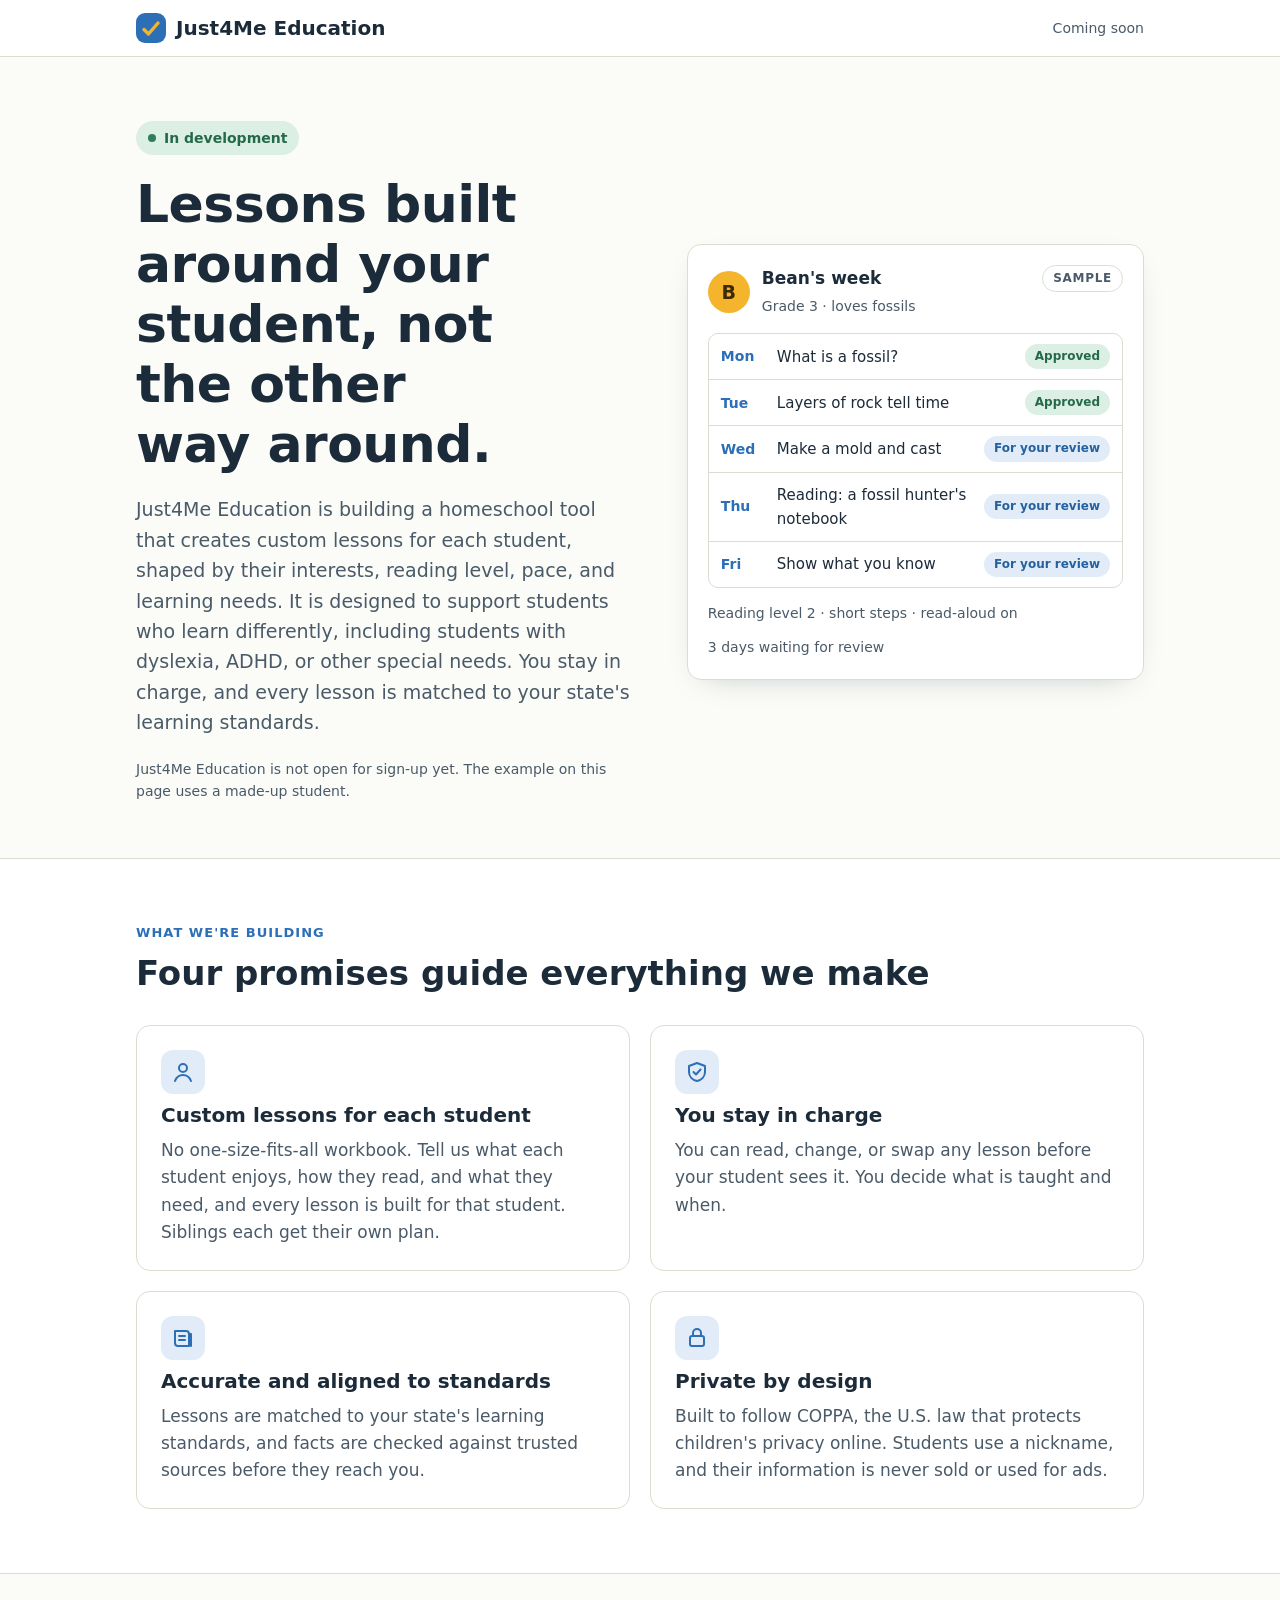
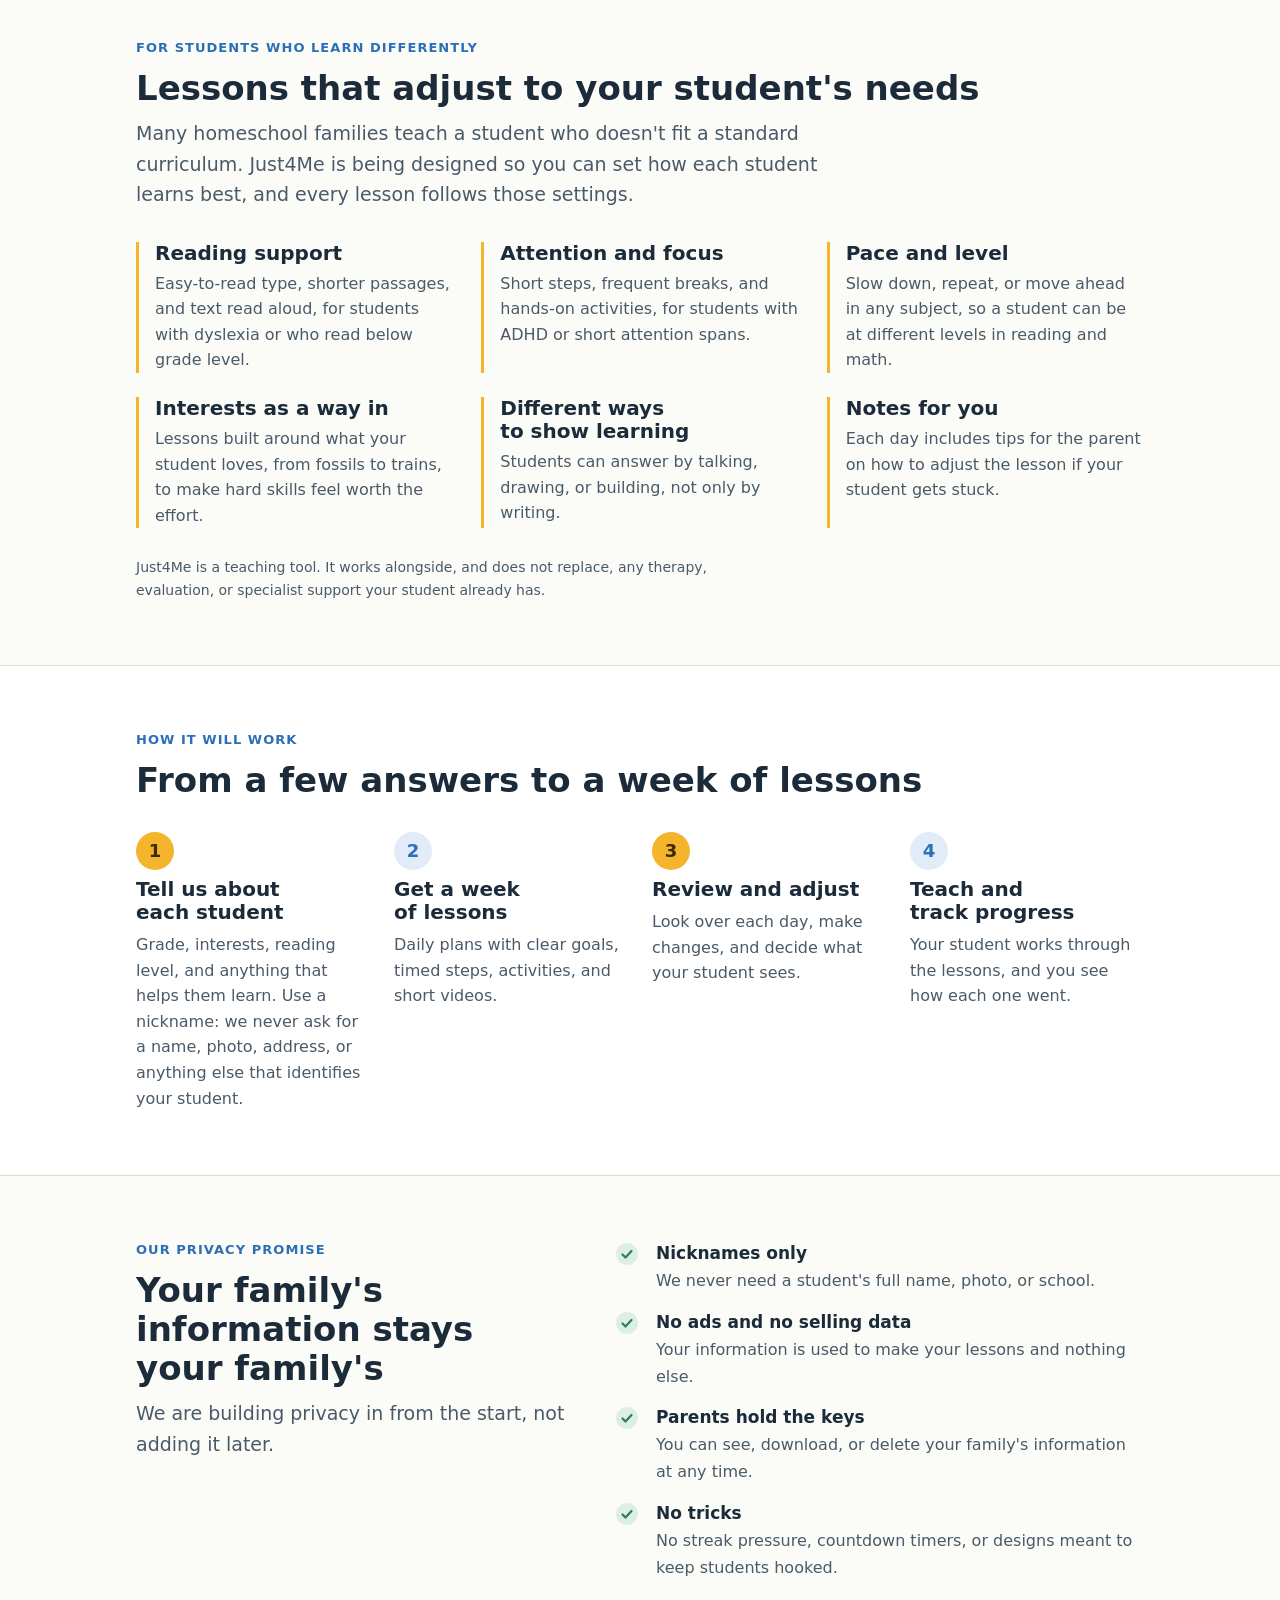
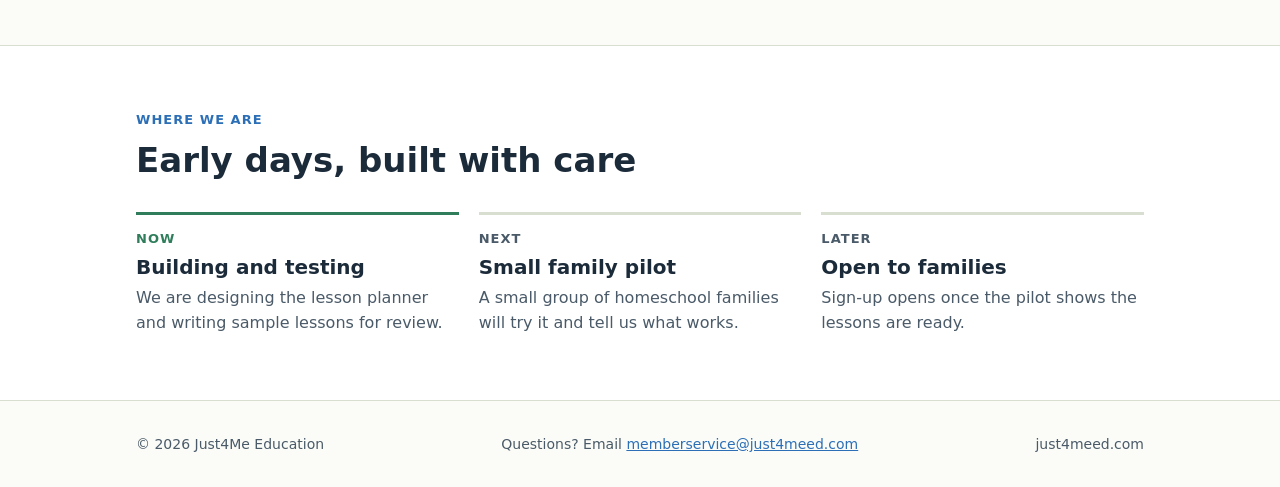
==== commit 106717ac: "Add Chrome/Chromium browser tests; fix contrast and missing site icon - tests/browser_tests.py: usab" ====
--- a/index.html
+++ b/index.html
@@ -12,6 +12,7 @@
 <meta name="description" content="Just4Me Education is building personalized homeschool lessons for each student, with the parent in charge and privacy built in.">
 <link rel="preconnect" href="https://fonts.googleapis.com">
 <link rel="stylesheet" href="https://fonts.googleapis.com/css2?family=Bricolage+Grotesque:opsz,wght@12..96,600;12..96,800&family=Atkinson+Hyperlegible:ital,wght@0,400;0,700;1,400&display=swap">
+<link rel="icon" href="/favicon.svg" type="image/svg+xml">
 <link rel="stylesheet" href="/styles.css">
 
 </head>
--- a/styles.css
+++ b/styles.css
@@ -14,6 +14,8 @@
   --sun-ink: #3d2a00;
   --leaf: #2f7d5b;
   --leaf-soft: #dcefe4;
+  --leaf-ink: #25694b;  /* darker text on --leaf-soft, meets WCAG AA contrast */
+  --sky-ink: #23619f;   /* darker text on --sky-soft, meets WCAG AA contrast */
   --font-display: "Bricolage Grotesque", "Trebuchet MS", system-ui, sans-serif;
   --font-body: "Atkinson Hyperlegible", Verdana, system-ui, sans-serif;
   --r: 14px;
@@ -22,14 +24,14 @@
   :root:not([data-theme="light"]) {
     --paper: #121a21; --card: #1b2630; --line: #2a3743; --ink: #e8eef2; --ink-soft: #a3b1bc;
     --sky: #7cb2ec; --sky-soft: #172a3f; --sun: #f6c04d; --sun-ink: #2a1d00;
-    --leaf: #5cc495; --leaf-soft: #173527;
+    --leaf: #5cc495; --leaf-soft: #173527; --leaf-ink: #5cc495; --sky-ink: #7cb2ec;
     color-scheme: dark;
   }
 }
 :root[data-theme="dark"] {
   --paper: #121a21; --card: #1b2630; --line: #2a3743; --ink: #e8eef2; --ink-soft: #a3b1bc;
   --sky: #7cb2ec; --sky-soft: #172a3f; --sun: #f6c04d; --sun-ink: #2a1d00;
-  --leaf: #5cc495; --leaf-soft: #173527;
+  --leaf: #5cc495; --leaf-soft: #173527; --leaf-ink: #5cc495; --sky-ink: #7cb2ec;
   color-scheme: dark;
 }
 * { box-sizing: border-box; }
@@ -61,7 +63,7 @@
 /* hero */
 .hero .wrap { display: grid; grid-template-columns: 1.1fr 1fr; gap: 48px; align-items: center; padding-block: 64px 56px; }
 .hero-text { display: flex; flex-direction: column; gap: 20px; min-width: 0; }
-.status { align-self: flex-start; display: inline-flex; align-items: center; gap: 8px; background: var(--leaf-soft); color: var(--leaf); font-weight: 700; font-size: 14px; padding: 6px 12px; border-radius: 999px; }
+.status { align-self: flex-start; display: inline-flex; align-items: center; gap: 8px; background: var(--leaf-soft); color: var(--leaf-ink); font-weight: 700; font-size: 14px; padding: 6px 12px; border-radius: 999px; }
 .status::before { content: ""; width: 8px; height: 8px; border-radius: 50%; background: var(--leaf); }
 .actions { display: flex; flex-wrap: wrap; gap: 12px; }
 .note { font-size: 14px; color: var(--ink-soft); }
@@ -79,8 +81,8 @@
 .days .d { font-weight: 700; color: var(--sky); font-size: 14px; }
 .days .t { min-width: 0; }
 .pill { font-size: 12px; font-weight: 700; padding: 3px 10px; border-radius: 999px; white-space: nowrap; }
-.pill-ok { background: var(--leaf-soft); color: var(--leaf); }
-.pill-wait { background: var(--sky-soft); color: var(--sky); }
+.pill-ok { background: var(--leaf-soft); color: var(--leaf-ink); }
+.pill-wait { background: var(--sky-soft); color: var(--sky-ink); }
 .sample-foot { display: flex; justify-content: space-between; align-items: center; gap: 12px; flex-wrap: wrap; font-size: 14px; color: var(--ink-soft); }
 .fakebtn { background: var(--sun); color: var(--sun-ink); font-weight: 700; font-size: 14px; padding: 8px 14px; border-radius: 999px; }
 
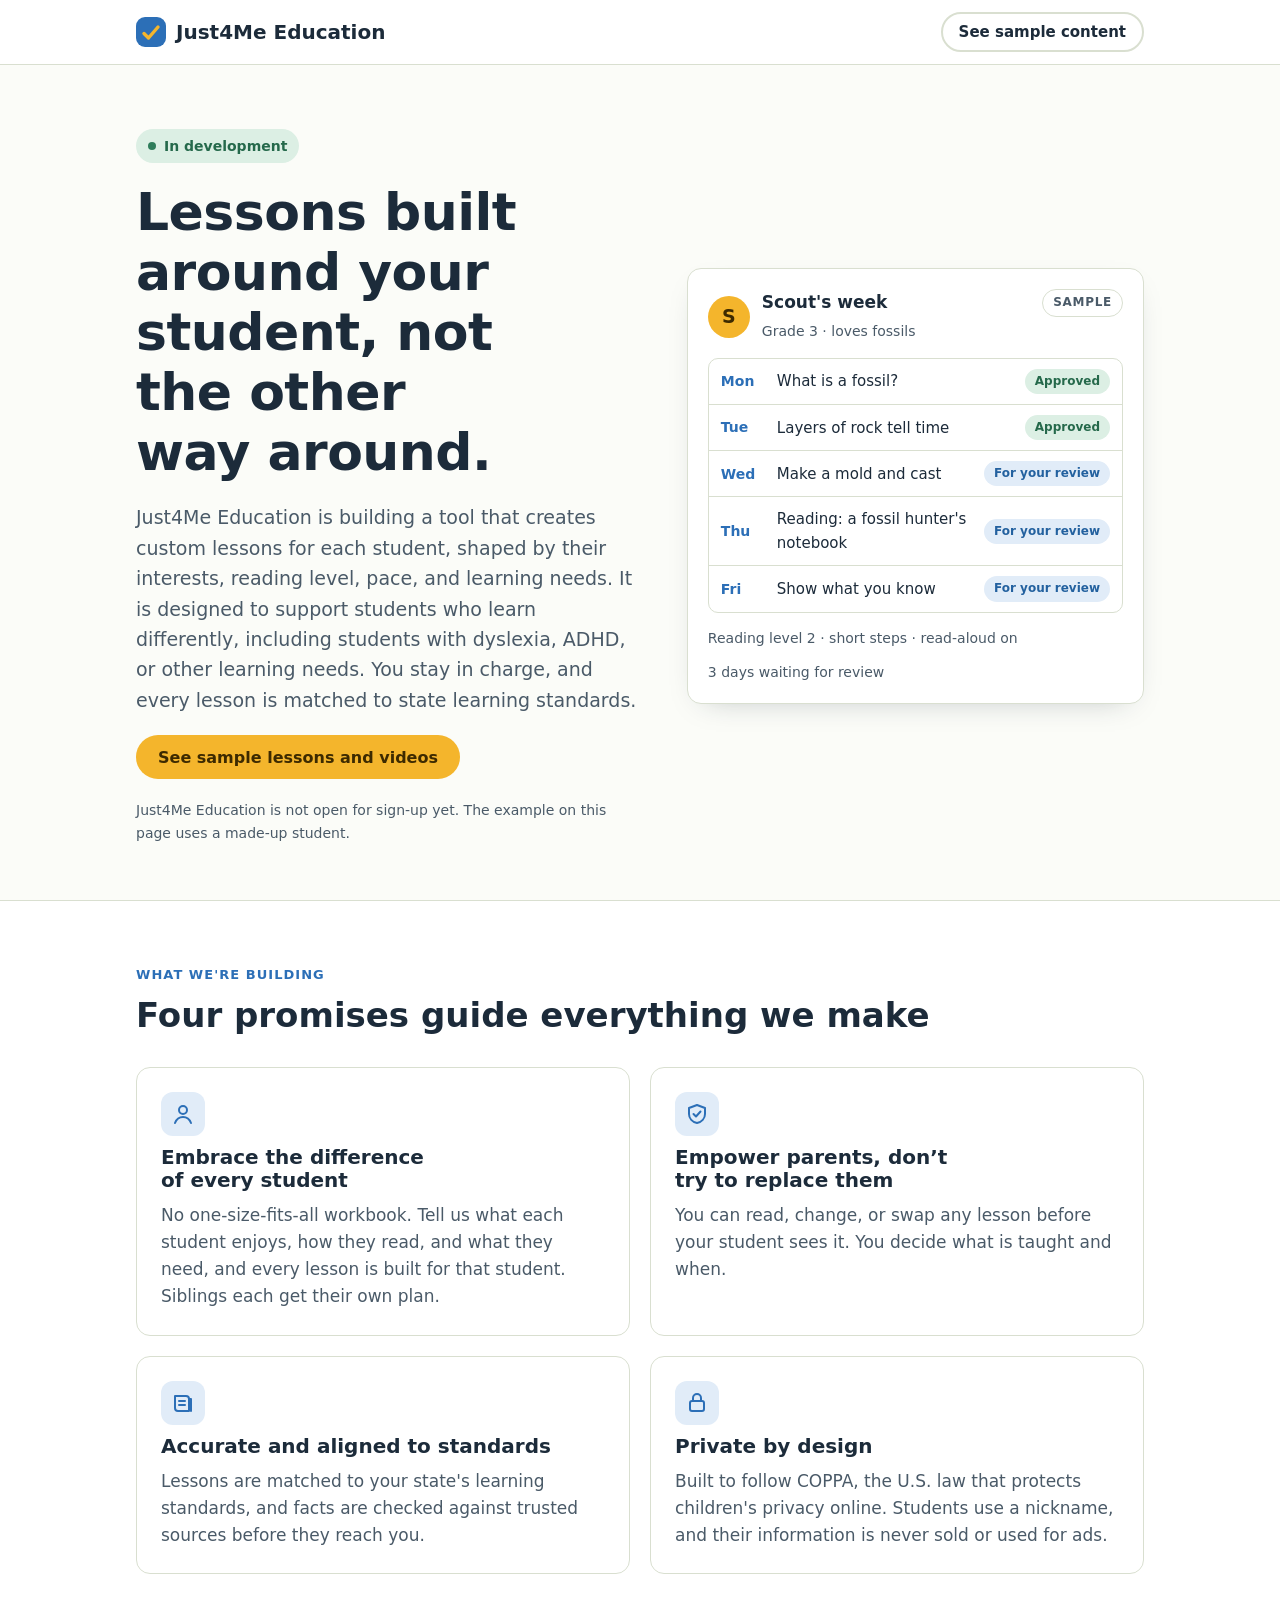
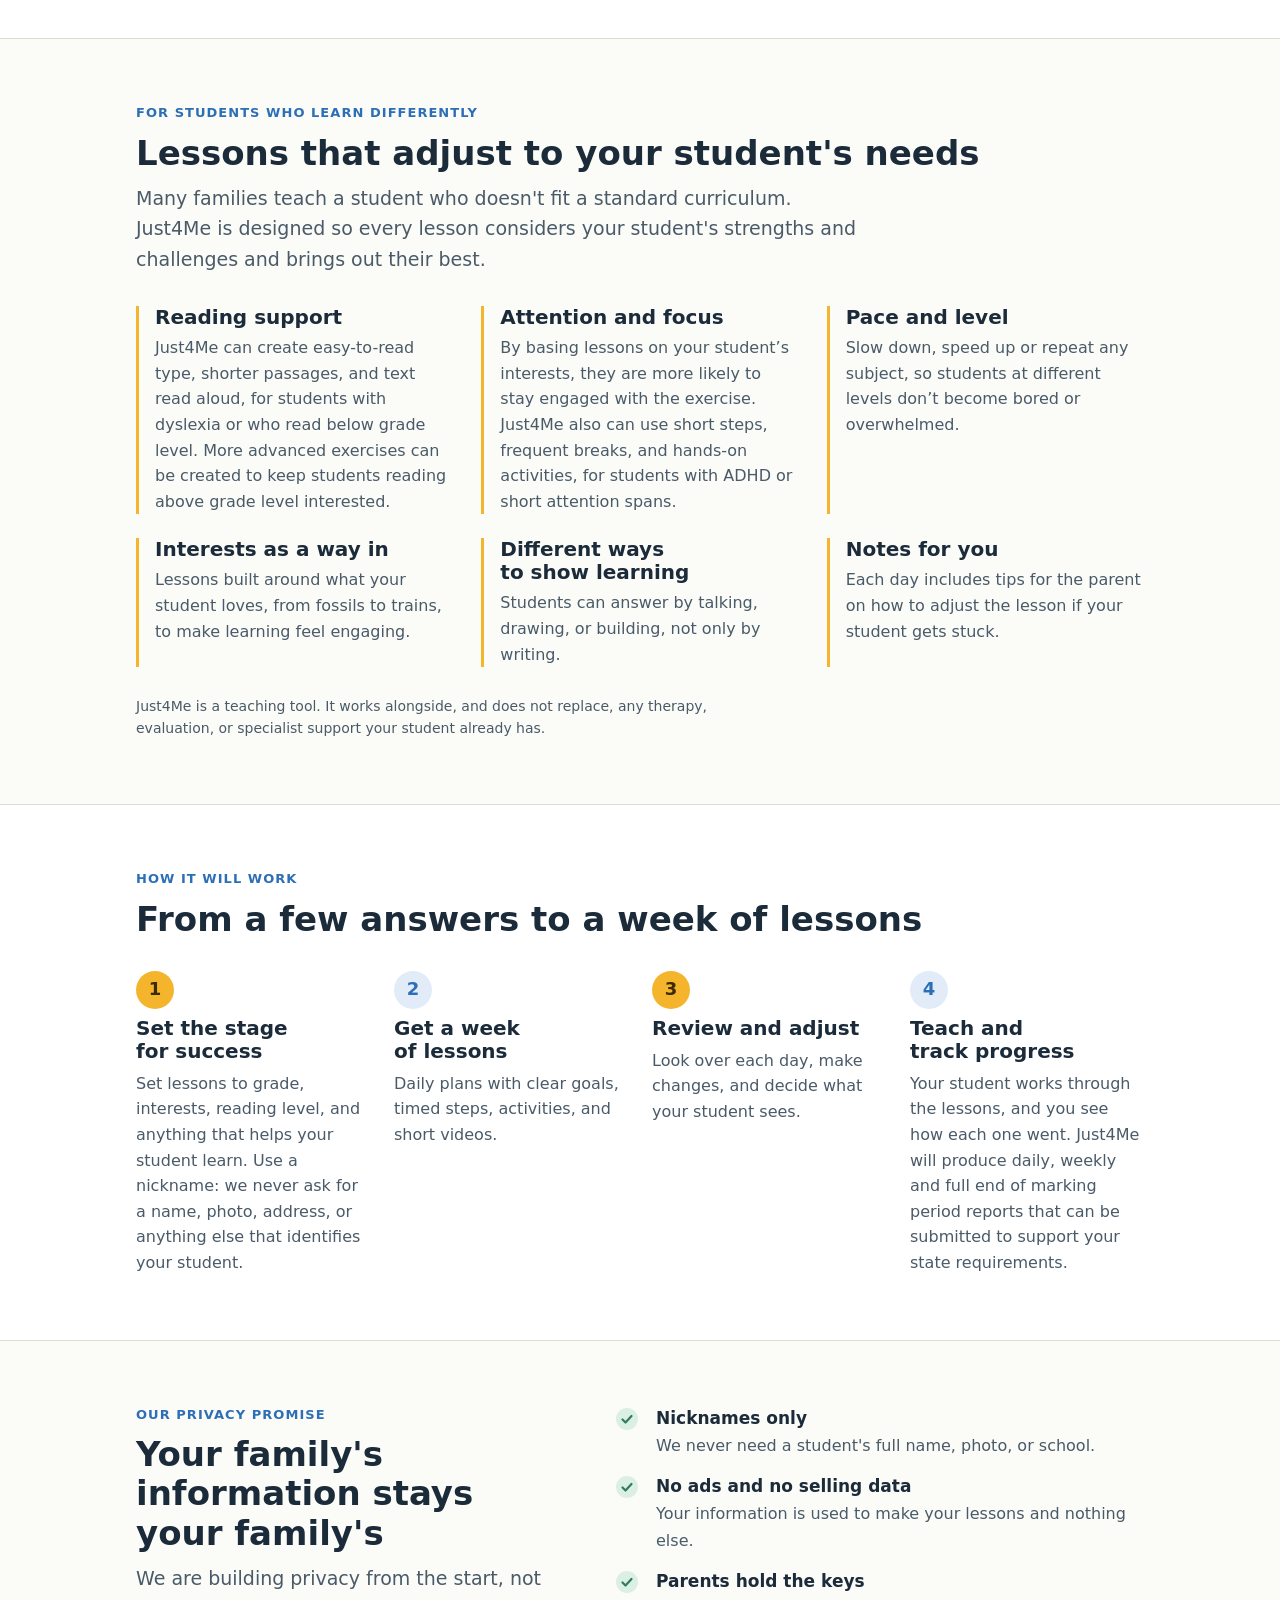
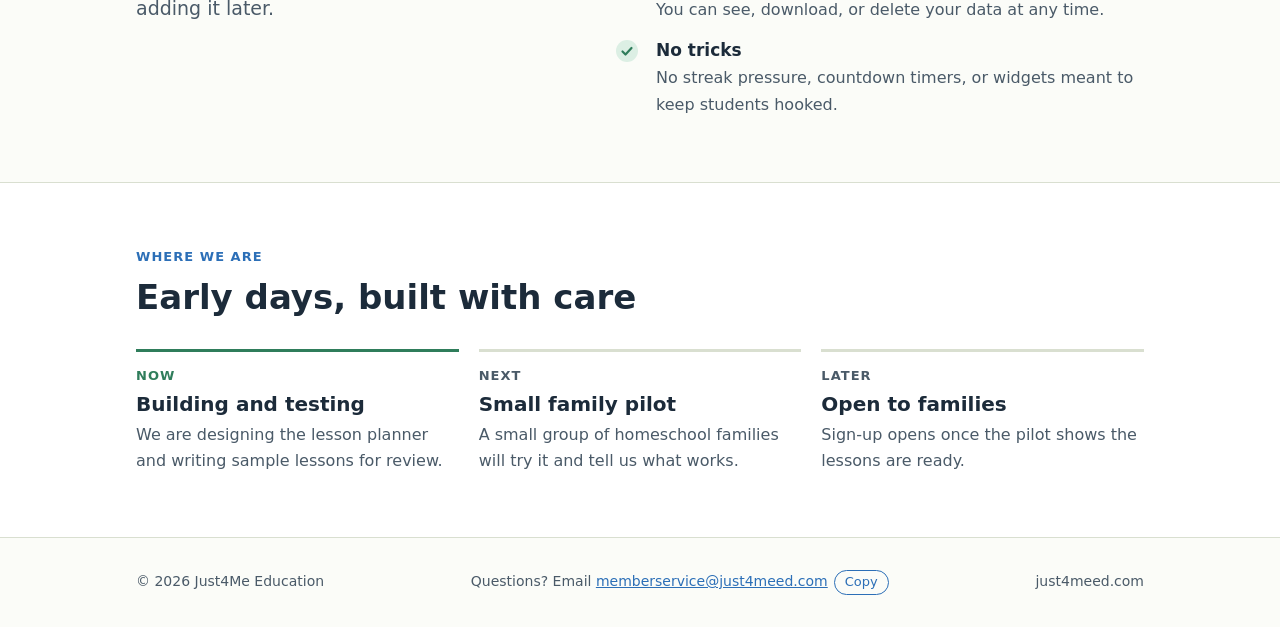
==== commit 9aa248f1: "Add security policy for just4meed.com (built on main) - Content Security Policy on every page: scrip" ====
--- a/index.html
+++ b/index.html
@@ -4,12 +4,12 @@
 <meta charset="utf-8">
 <!-- Security policy: see SECURITY.md. Keep this as the first tag after charset so it applies to everything below it.
      Every page must carry this same policy. To allow a new video or content source, see "Adding content" in SECURITY.md. -->
-<meta http-equiv="Content-Security-Policy" content="default-src 'none'; script-src 'none'; style-src 'self' https://fonts.googleapis.com; font-src https://fonts.gstatic.com; img-src 'self' data: https://i.ytimg.com; media-src 'self'; frame-src https://www.youtube-nocookie.com https://www.youtube.com; connect-src 'none'; object-src 'none'; base-uri 'none'; form-action 'none'; manifest-src 'self'; upgrade-insecure-requests">
+<meta http-equiv="Content-Security-Policy" content="default-src 'none'; script-src 'self'; style-src 'self' https://fonts.googleapis.com; font-src https://fonts.gstatic.com; img-src 'self' data: https://i.ytimg.com; media-src 'self'; frame-src https://www.youtube-nocookie.com https://www.youtube.com; connect-src 'none'; object-src 'none'; base-uri 'none'; form-action 'none'; manifest-src 'self'; upgrade-insecure-requests">
 <meta name="referrer" content="strict-origin-when-cross-origin">
 <meta name="viewport" content="width=device-width, initial-scale=1, viewport-fit=cover">
 <meta name="robots" content="noindex">
 <title>Just4Me Education</title>
-<meta name="description" content="Just4Me Education is building personalized homeschool lessons for each student, with the parent in charge and privacy built in.">
+<meta name="description" content="Just4Me Education is empowering parents to build personalized lessons for each student, with them in charge and privacy built in.">
 <link rel="preconnect" href="https://fonts.googleapis.com">
 <link rel="stylesheet" href="https://fonts.googleapis.com/css2?family=Bricolage+Grotesque:opsz,wght@12..96,600;12..96,800&family=Atkinson+Hyperlegible:ital,wght@0,400;0,700;1,400&display=swap">
 <link rel="icon" href="/favicon.svg" type="image/svg+xml">
@@ -23,7 +23,7 @@
       <svg width="30" height="30" viewBox="0 0 30 30" aria-hidden="true"><rect width="30" height="30" rx="9" fill="var(--sky)"/><path d="M8 16.5l4.5 4.5L22 10" fill="none" stroke="var(--sun)" stroke-width="3.4" stroke-linecap="round" stroke-linejoin="round"/></svg>
       Just4Me Education
     </div>
-    <span class="note">Coming soon</span>
+    <a class="btn btn-line btn-small" href="/sample/">See sample content</a>
   </div>
 </header>
 
@@ -33,15 +33,16 @@
       <div class="hero-text">
         <span class="status">In development</span>
         <h1>Lessons built around your student, not the other way around.</h1>
-        <p class="lede">Just4Me Education is building a homeschool tool that creates custom lessons for each student, shaped by their interests, reading level, pace, and learning needs. It is designed to support students who learn differently, including students with dyslexia, ADHD, or other special needs. You stay in charge, and every lesson is matched to your state's learning standards.</p>
+        <p class="lede">Just4Me Education is building a tool that creates custom lessons for each student, shaped by their interests, reading level, pace, and learning needs. It is designed to support students who learn differently, including students with dyslexia, ADHD, or other learning needs. You stay in charge, and every lesson is matched to state learning standards.</p>
+        <div class="actions"><a class="btn btn-sun" href="/sample/">See sample lessons and videos</a></div>
         <p class="note">Just4Me Education is not open for sign-up yet. The example on this page uses a made-up student.</p>
       </div>
 
       <div class="sample" aria-label="Example of a week plan waiting for a parent's review">
         <div class="sample-top">
           <div class="sample-name">
-            <div class="avatar" aria-hidden="true">B</div>
-            <div><strong>Bean's week</strong><span>Grade 3 · loves fossils</span></div>
+            <div class="avatar" aria-hidden="true">S</div>
+            <div><strong>Scout's week</strong><span>Grade 3 · loves fossils</span></div>
           </div>
           <span class="tag">Sample</span>
         </div>
@@ -69,12 +70,12 @@
       <div class="grid4">
         <div class="feature">
           <div class="icon"><svg viewBox="0 0 24 24" fill="none" stroke="var(--sky)" stroke-width="2" stroke-linecap="round" stroke-linejoin="round" aria-hidden="true"><circle cx="12" cy="8" r="4"/><path d="M4 21c1.5-4 4.5-6 8-6s6.5 2 8 6"/></svg></div>
-          <h3>Custom lessons for each student</h3>
+          <h3>Embrace the difference of every student</h3>
           <p>No one-size-fits-all workbook. Tell us what each student enjoys, how they read, and what they need, and every lesson is built for that student. Siblings each get their own plan.</p>
         </div>
         <div class="feature">
           <div class="icon"><svg viewBox="0 0 24 24" fill="none" stroke="var(--sky)" stroke-width="2" stroke-linecap="round" stroke-linejoin="round" aria-hidden="true"><path d="M12 3l8 3v6c0 4.5-3.4 8-8 9-4.6-1-8-4.5-8-9V6l8-3z"/><path d="M8.5 12l2.5 2.5 4.5-5"/></svg></div>
-          <h3>You stay in charge</h3>
+          <h3>Empower parents, don’t try to replace them</h3>
           <p>You can read, change, or swap any lesson before your student sees it. You decide what is taught and when.</p>
         </div>
         <div class="feature">
@@ -96,13 +97,13 @@
       <div class="head">
         <span class="eyebrow">For students who learn differently</span>
         <h2>Lessons that adjust to your student's needs</h2>
-        <p class="lede">Many homeschool families teach a student who doesn't fit a standard curriculum. Just4Me is being designed so you can set how each student learns best, and every lesson follows those settings.</p>
+        <p class="lede">Many families teach a student who doesn't fit a standard curriculum. Just4Me is designed so every lesson considers your student's strengths and challenges and brings out their best.</p>
       </div>
       <div class="needs">
-        <div><h3>Reading support</h3><p>Easy-to-read type, shorter passages, and text read aloud, for students with dyslexia or who read below grade level.</p></div>
-        <div><h3>Attention and focus</h3><p>Short steps, frequent breaks, and hands-on activities, for students with ADHD or short attention spans.</p></div>
-        <div><h3>Pace and level</h3><p>Slow down, repeat, or move ahead in any subject, so a student can be at different levels in reading and math.</p></div>
-        <div><h3>Interests as a way in</h3><p>Lessons built around what your student loves, from fossils to trains, to make hard skills feel worth the effort.</p></div>
+        <div><h3>Reading support</h3><p>Just4Me can create easy-to-read type, shorter passages, and text read aloud, for students with dyslexia or who read below grade level. More advanced exercises can be created to keep students reading above grade level interested.</p></div>
+        <div><h3>Attention and focus</h3><p>By basing lessons on your student’s interests, they are more likely to stay engaged with the exercise. Just4Me also can use short steps, frequent breaks, and hands-on activities, for students with ADHD or short attention spans.</p></div>
+        <div><h3>Pace and level</h3><p>Slow down, speed up or repeat any subject, so students at different levels don’t become bored or overwhelmed.</p></div>
+        <div><h3>Interests as a way in</h3><p>Lessons built around what your student loves, from fossils to trains, to make learning feel engaging.</p></div>
         <div><h3>Different ways to show learning</h3><p>Students can answer by talking, drawing, or building, not only by writing.</p></div>
         <div><h3>Notes for you</h3><p>Each day includes tips for the parent on how to adjust the lesson if your student gets stuck.</p></div>
       </div>
@@ -117,10 +118,10 @@
         <h2>From a few answers to a week of lessons</h2>
       </div>
       <ol class="steps">
-        <li class="you"><h3>Tell us about each student</h3><p>Grade, interests, reading level, and anything that helps them learn. Use a nickname: we never ask for a name, photo, address, or anything else that identifies your student.</p></li>
+        <li class="you"><h3>Set the stage for success</h3><p>Set lessons to grade, interests, reading level, and anything that helps your student learn. Use a nickname: we never ask for a name, photo, address, or anything else that identifies your student.</p></li>
         <li><h3>Get a week of lessons</h3><p>Daily plans with clear goals, timed steps, activities, and short videos.</p></li>
         <li class="you"><h3>Review and adjust</h3><p>Look over each day, make changes, and decide what your student sees.</p></li>
-        <li><h3>Teach and track progress</h3><p>Your student works through the lessons, and you see how each one went.</p></li>
+        <li><h3>Teach and track progress</h3><p>Your student works through the lessons, and you see how each one went. Just4Me will produce daily, weekly and full end of marking period reports that can be submitted to support your state requirements.</p></li>
       </ol>
     </div>
   </section>
@@ -130,13 +131,13 @@
       <div class="head">
         <span class="eyebrow">Our privacy promise</span>
         <h2>Your family's information stays your family's</h2>
-        <p class="lede">We are building privacy in from the start, not adding it later.</p>
+        <p class="lede">We are building privacy from the start, not adding it later.</p>
       </div>
       <ul class="checks">
         <li><svg width="22" height="22" viewBox="0 0 22 22" aria-hidden="true"><circle cx="11" cy="11" r="11" fill="var(--leaf-soft)"/><path d="M6.5 11.5l3 3 6-6.5" fill="none" stroke="var(--leaf)" stroke-width="2.2" stroke-linecap="round" stroke-linejoin="round"/></svg><div><strong>Nicknames only</strong><span>We never need a student's full name, photo, or school.</span></div></li>
         <li><svg width="22" height="22" viewBox="0 0 22 22" aria-hidden="true"><circle cx="11" cy="11" r="11" fill="var(--leaf-soft)"/><path d="M6.5 11.5l3 3 6-6.5" fill="none" stroke="var(--leaf)" stroke-width="2.2" stroke-linecap="round" stroke-linejoin="round"/></svg><div><strong>No ads and no selling data</strong><span>Your information is used to make your lessons and nothing else.</span></div></li>
-        <li><svg width="22" height="22" viewBox="0 0 22 22" aria-hidden="true"><circle cx="11" cy="11" r="11" fill="var(--leaf-soft)"/><path d="M6.5 11.5l3 3 6-6.5" fill="none" stroke="var(--leaf)" stroke-width="2.2" stroke-linecap="round" stroke-linejoin="round"/></svg><div><strong>Parents hold the keys</strong><span>You can see, download, or delete your family's information at any time.</span></div></li>
-        <li><svg width="22" height="22" viewBox="0 0 22 22" aria-hidden="true"><circle cx="11" cy="11" r="11" fill="var(--leaf-soft)"/><path d="M6.5 11.5l3 3 6-6.5" fill="none" stroke="var(--leaf)" stroke-width="2.2" stroke-linecap="round" stroke-linejoin="round"/></svg><div><strong>No tricks</strong><span>No streak pressure, countdown timers, or designs meant to keep students hooked.</span></div></li>
+        <li><svg width="22" height="22" viewBox="0 0 22 22" aria-hidden="true"><circle cx="11" cy="11" r="11" fill="var(--leaf-soft)"/><path d="M6.5 11.5l3 3 6-6.5" fill="none" stroke="var(--leaf)" stroke-width="2.2" stroke-linecap="round" stroke-linejoin="round"/></svg><div><strong>Parents hold the keys</strong><span>You can see, download, or delete your data at any time.</span></div></li>
+        <li><svg width="22" height="22" viewBox="0 0 22 22" aria-hidden="true"><circle cx="11" cy="11" r="11" fill="var(--leaf-soft)"/><path d="M6.5 11.5l3 3 6-6.5" fill="none" stroke="var(--leaf)" stroke-width="2.2" stroke-linecap="round" stroke-linejoin="round"/></svg><div><strong>No tricks</strong><span>No streak pressure, countdown timers, or widgets meant to keep students hooked.</span></div></li>
       </ul>
     </div>
   </section>
@@ -159,10 +160,12 @@
 <footer>
   <div class="wrap">
     <span>© 2026 Just4Me Education</span>
-    <span>Questions? Email <a href="mailto:memberservice@just4meed.com">memberservice@just4meed.com</a></span>
+    <span>Questions? Email <a href="mailto:memberservice@just4meed.com">memberservice@just4meed.com</a><button type="button" class="copy-email" data-email="memberservice@just4meed.com" aria-live="polite">Copy</button></span>
     <span>just4meed.com</span>
   </div>
 </footer>
 
+<script src="/site.js" defer></script>
+
 </body>
 </html>
--- a/styles.css
+++ b/styles.css
@@ -14,8 +14,9 @@
   --sun-ink: #3d2a00;
   --leaf: #2f7d5b;
   --leaf-soft: #dcefe4;
-  --leaf-ink: #25694b;  /* darker text on --leaf-soft, meets WCAG AA contrast */
-  --sky-ink: #23619f;   /* darker text on --sky-soft, meets WCAG AA contrast */
+  --leaf-ink: #25694b;  /* text on --leaf-soft; meets WCAG AA contrast */
+  --sky-ink: #23619f;   /* text on --sky-soft; meets WCAG AA contrast */
+  --on-sky: #fff;       /* text on a --sky background */
   --font-display: "Bricolage Grotesque", "Trebuchet MS", system-ui, sans-serif;
   --font-body: "Atkinson Hyperlegible", Verdana, system-ui, sans-serif;
   --r: 14px;
@@ -24,14 +25,14 @@
   :root:not([data-theme="light"]) {
     --paper: #121a21; --card: #1b2630; --line: #2a3743; --ink: #e8eef2; --ink-soft: #a3b1bc;
     --sky: #7cb2ec; --sky-soft: #172a3f; --sun: #f6c04d; --sun-ink: #2a1d00;
-    --leaf: #5cc495; --leaf-soft: #173527; --leaf-ink: #5cc495; --sky-ink: #7cb2ec;
+    --leaf: #5cc495; --leaf-soft: #173527; --leaf-ink: #5cc495; --sky-ink: #7cb2ec; --on-sky: #121a21;
     color-scheme: dark;
   }
 }
 :root[data-theme="dark"] {
   --paper: #121a21; --card: #1b2630; --line: #2a3743; --ink: #e8eef2; --ink-soft: #a3b1bc;
   --sky: #7cb2ec; --sky-soft: #172a3f; --sun: #f6c04d; --sun-ink: #2a1d00;
-  --leaf: #5cc495; --leaf-soft: #173527; --leaf-ink: #5cc495; --sky-ink: #7cb2ec;
+  --leaf: #5cc495; --leaf-soft: #173527; --leaf-ink: #5cc495; --sky-ink: #7cb2ec; --on-sky: #121a21;
   color-scheme: dark;
 }
 * { box-sizing: border-box; }
@@ -126,11 +127,17 @@
 
 footer { padding-block: 32px; font-size: 14px; color: var(--ink-soft); }
 footer .wrap { display: flex; justify-content: space-between; gap: 16px; flex-wrap: wrap; }
+.copy-email { margin-left: 6px; font: inherit; font-size: 13px; color: var(--sky); background: transparent; border: 1px solid currentColor; border-radius: 999px; padding: 1px 10px; cursor: pointer; }
+.copy-email:hover { background: var(--sky-soft); color: var(--sky-ink); }
 
 @media (max-width: 860px) {
   .hero .wrap, .privacy { grid-template-columns: 1fr; gap: 32px; }
   .hero .wrap { padding-block: 40px; }
   .steps, .needs { grid-template-columns: repeat(2, minmax(0, 1fr)); }
+}
+@media (max-width: 400px) {
+  .days li { grid-template-columns: 36px 1fr; row-gap: 4px; }
+  .days .pill { grid-column: 2; justify-self: start; }
 }
 @media (max-width: 560px) {
   .grid4, .steps, .now, .needs { grid-template-columns: 1fr; }
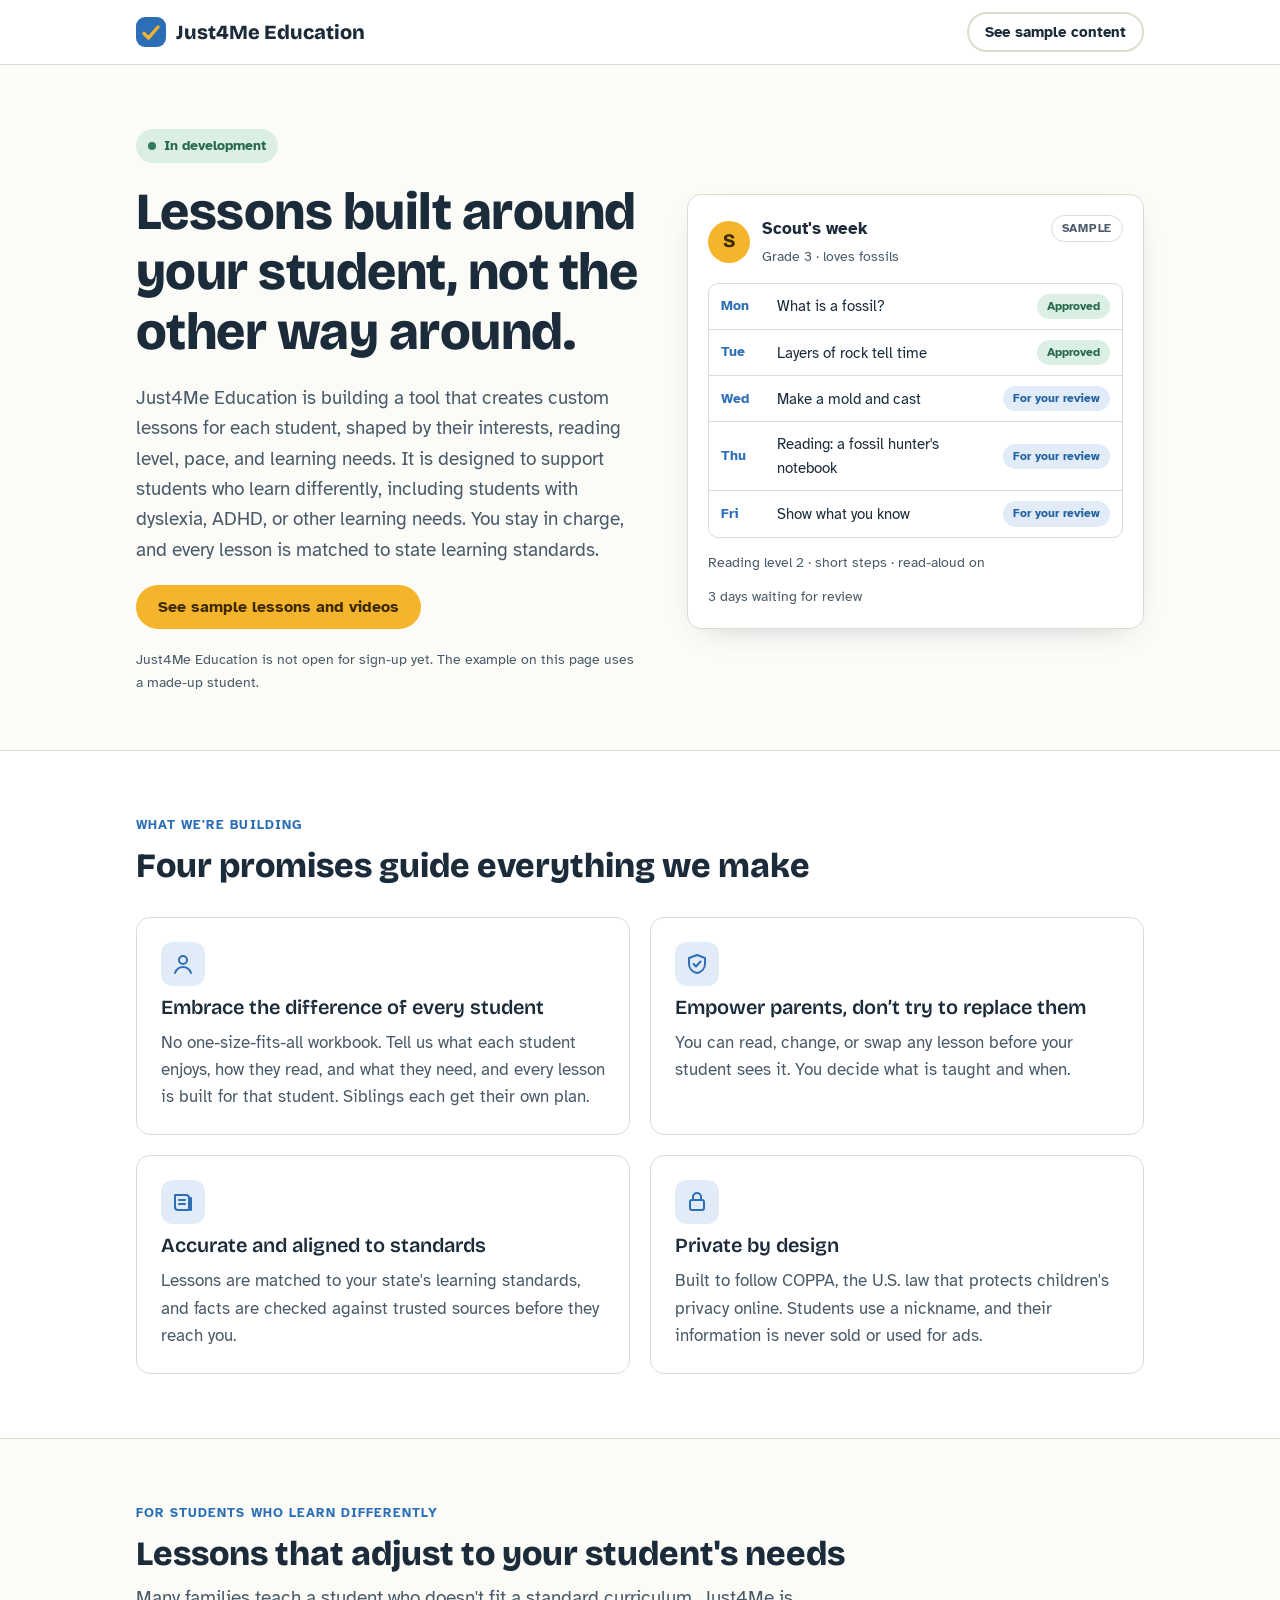
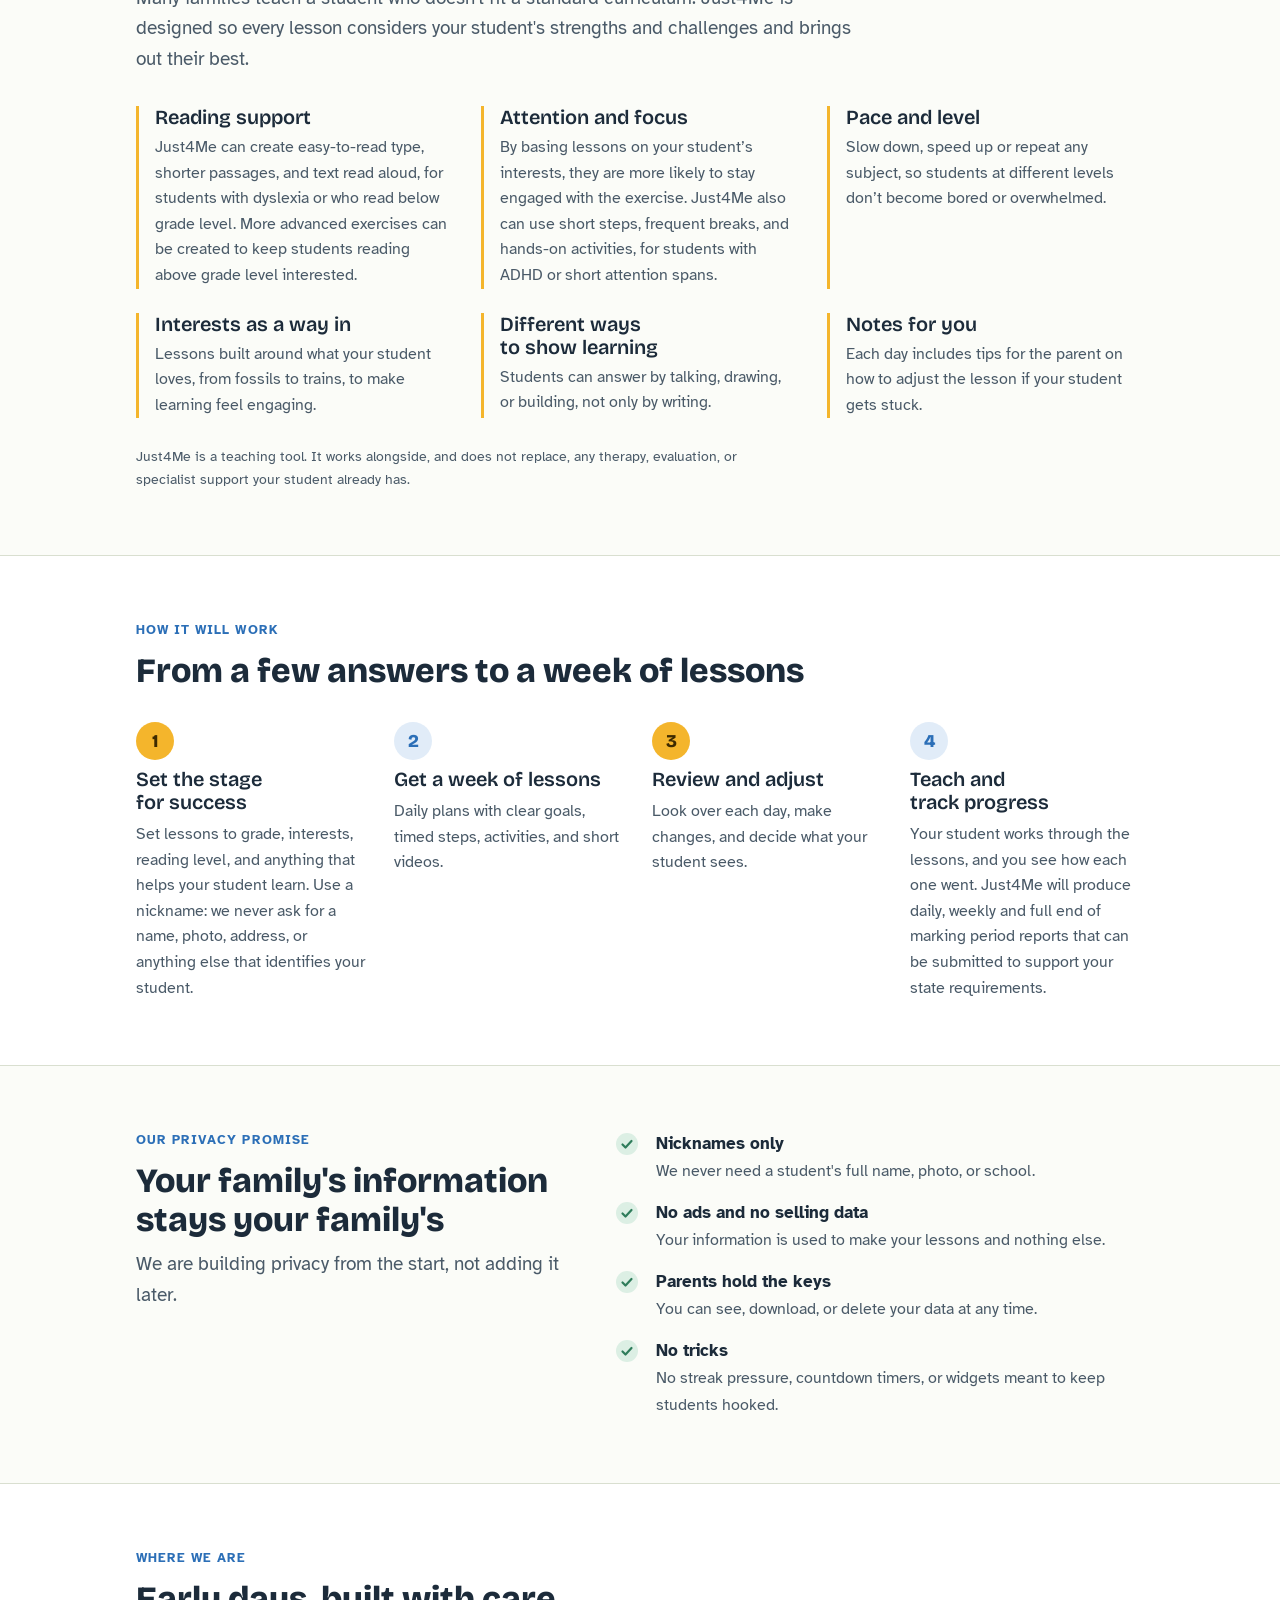
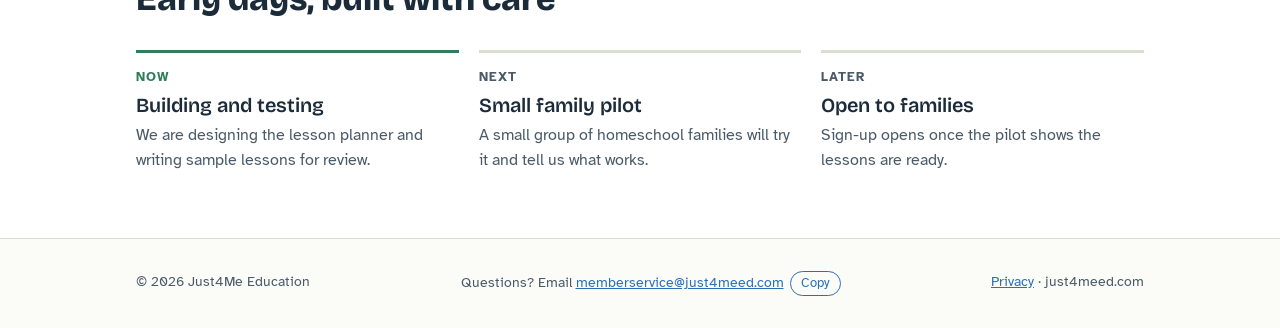
==== commit adafff17: "Load nothing from Google until a visitor plays a video; add privacy notice - Videos on /sample/ are " ====
--- a/index.html
+++ b/index.html
@@ -4,14 +4,13 @@
 <meta charset="utf-8">
 <!-- Security policy: see SECURITY.md. Keep this as the first tag after charset so it applies to everything below it.
      Every page must carry this same policy. To allow a new video or content source, see "Adding content" in SECURITY.md. -->
-<meta http-equiv="Content-Security-Policy" content="default-src 'none'; script-src 'self'; style-src 'self' https://fonts.googleapis.com; font-src https://fonts.gstatic.com; img-src 'self' data: https://i.ytimg.com; media-src 'self'; frame-src https://www.youtube-nocookie.com https://www.youtube.com; connect-src 'none'; object-src 'none'; base-uri 'none'; form-action 'none'; manifest-src 'self'; upgrade-insecure-requests">
+<meta http-equiv="Content-Security-Policy" content="default-src 'none'; script-src 'self'; style-src 'self'; font-src 'self'; img-src 'self' data:; media-src 'self'; frame-src https://www.youtube-nocookie.com; connect-src 'none'; object-src 'none'; base-uri 'none'; form-action 'none'; manifest-src 'self'; upgrade-insecure-requests">
 <meta name="referrer" content="strict-origin-when-cross-origin">
 <meta name="viewport" content="width=device-width, initial-scale=1, viewport-fit=cover">
 <meta name="robots" content="noindex">
 <title>Just4Me Education</title>
 <meta name="description" content="Just4Me Education is empowering parents to build personalized lessons for each student, with them in charge and privacy built in.">
-<link rel="preconnect" href="https://fonts.googleapis.com">
-<link rel="stylesheet" href="https://fonts.googleapis.com/css2?family=Bricolage+Grotesque:opsz,wght@12..96,600;12..96,800&family=Atkinson+Hyperlegible:ital,wght@0,400;0,700;1,400&display=swap">
+<link rel="stylesheet" href="/fonts/fonts.css">
 <link rel="icon" href="/favicon.svg" type="image/svg+xml">
 <link rel="stylesheet" href="/styles.css">
 
@@ -161,7 +160,7 @@
   <div class="wrap">
     <span>© 2026 Just4Me Education</span>
     <span>Questions? Email <a href="mailto:memberservice@just4meed.com">memberservice@just4meed.com</a><button type="button" class="copy-email" data-email="memberservice@just4meed.com" aria-live="polite">Copy</button></span>
-    <span>just4meed.com</span>
+    <span><a href="/privacy/">Privacy</a> · just4meed.com</span>
   </div>
 </footer>
 
--- a/fonts/fonts.css
+++ b/fonts/fonts.css
@@ -0,0 +1,31 @@
+/* Fonts are stored on this site so that loading a page sends nothing to Google or any other company.
+   Latin characters only. Both families are under the SIL Open Font License (see the OFL-*.txt files here). */
+@font-face {
+  font-family: 'Atkinson Hyperlegible';
+  font-style: normal;
+  font-weight: 400;
+  font-display: swap;
+  src: url(/fonts/atkinson-hyperlegible-400.woff2) format('woff2');
+}
+@font-face {
+  font-family: 'Atkinson Hyperlegible';
+  font-style: italic;
+  font-weight: 400;
+  font-display: swap;
+  src: url(/fonts/atkinson-hyperlegible-400-italic.woff2) format('woff2');
+}
+@font-face {
+  font-family: 'Atkinson Hyperlegible';
+  font-style: normal;
+  font-weight: 700;
+  font-display: swap;
+  src: url(/fonts/atkinson-hyperlegible-700.woff2) format('woff2');
+}
+/* One variable file covers weights 600 to 800 and the optical sizes. */
+@font-face {
+  font-family: 'Bricolage Grotesque';
+  font-style: normal;
+  font-weight: 600 800;
+  font-display: swap;
+  src: url(/fonts/bricolage-grotesque.woff2) format('woff2');
+}
--- a/styles.css
+++ b/styles.css
@@ -68,6 +68,7 @@
 .status::before { content: ""; width: 8px; height: 8px; border-radius: 50%; background: var(--leaf); }
 .actions { display: flex; flex-wrap: wrap; gap: 12px; }
 .note { font-size: 14px; color: var(--ink-soft); }
+.policy { max-width: 65ch; font-size: 18px; margin-bottom: 12px; }
 
 .sample { background: var(--card); border: 1px solid var(--line); border-radius: var(--r); padding: 20px; display: flex; flex-direction: column; gap: 14px; box-shadow: 0 10px 30px -18px rgba(28,43,58,.35); min-width: 0; }
 .sample-top { display: flex; justify-content: space-between; align-items: flex-start; gap: 12px; flex-wrap: wrap; }
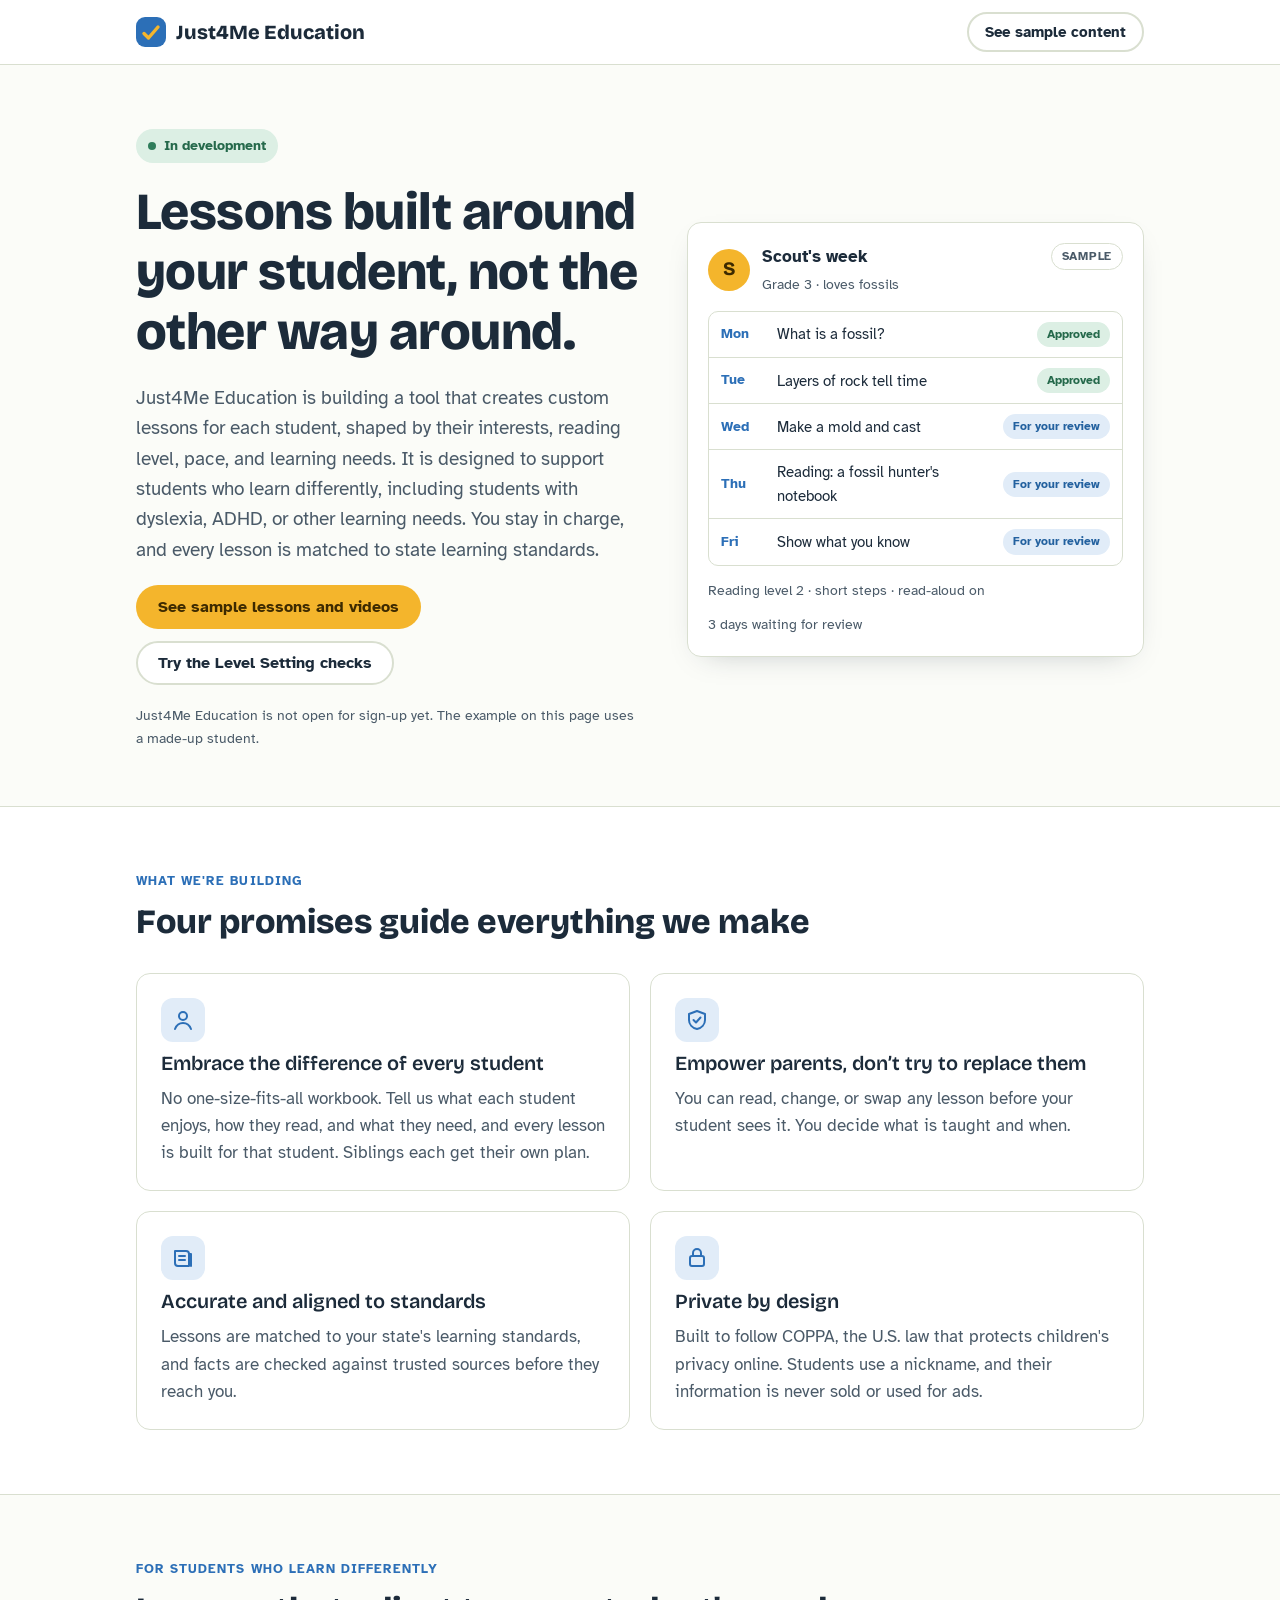
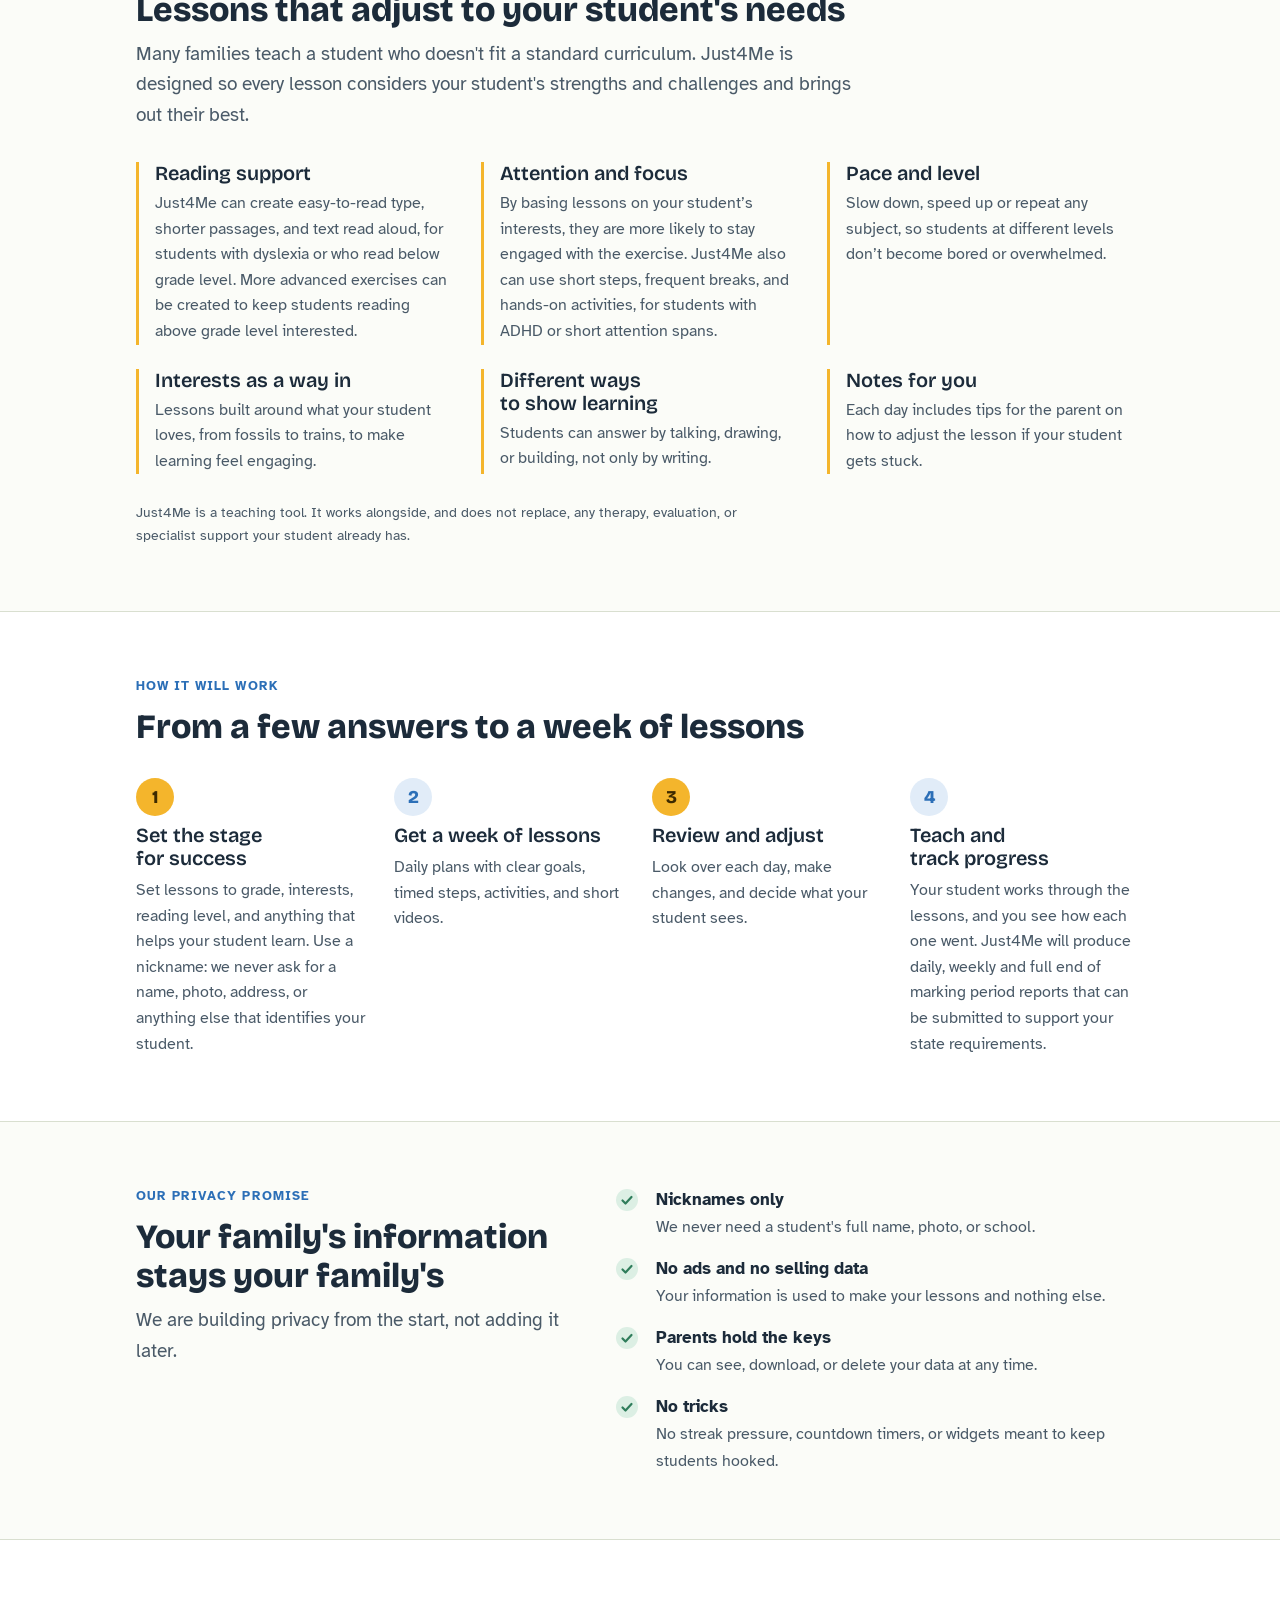
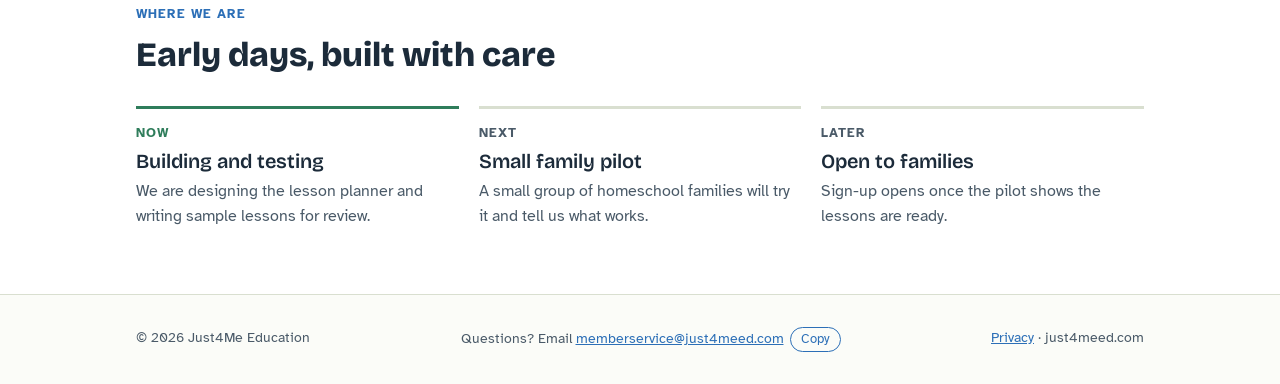
==== commit e929423a: "Add Level Setting page with reading and math level checks Testers enter details without an account, " ====
--- a/index.html
+++ b/index.html
@@ -10,9 +10,9 @@
 <meta name="robots" content="noindex">
 <title>Just4Me Education</title>
 <meta name="description" content="Just4Me Education is empowering parents to build personalized lessons for each student, with them in charge and privacy built in.">
-<link rel="stylesheet" href="/fonts/fonts.css">
+<link rel="stylesheet" href="/fonts/fonts.css?v=32585bd5e1">
 <link rel="icon" href="/favicon.svg" type="image/svg+xml">
-<link rel="stylesheet" href="/styles.css">
+<link rel="stylesheet" href="/styles.css?v=3ecbb5d82b">
 
 </head>
 <body>
@@ -33,7 +33,7 @@
         <span class="status">In development</span>
         <h1>Lessons built around your student, not the other way around.</h1>
         <p class="lede">Just4Me Education is building a tool that creates custom lessons for each student, shaped by their interests, reading level, pace, and learning needs. It is designed to support students who learn differently, including students with dyslexia, ADHD, or other learning needs. You stay in charge, and every lesson is matched to state learning standards.</p>
-        <div class="actions"><a class="btn btn-sun" href="/sample/">See sample lessons and videos</a></div>
+        <div class="actions"><a class="btn btn-sun" href="/sample/">See sample lessons and videos</a><a class="btn btn-line" href="/level-setting/">Try the Level Setting checks</a></div>
         <p class="note">Just4Me Education is not open for sign-up yet. The example on this page uses a made-up student.</p>
       </div>
 
@@ -164,7 +164,7 @@
   </div>
 </footer>
 
-<script src="/site.js" defer></script>
+<script src="/site.js?v=7823a01251" defer></script>
 
 </body>
 </html>
